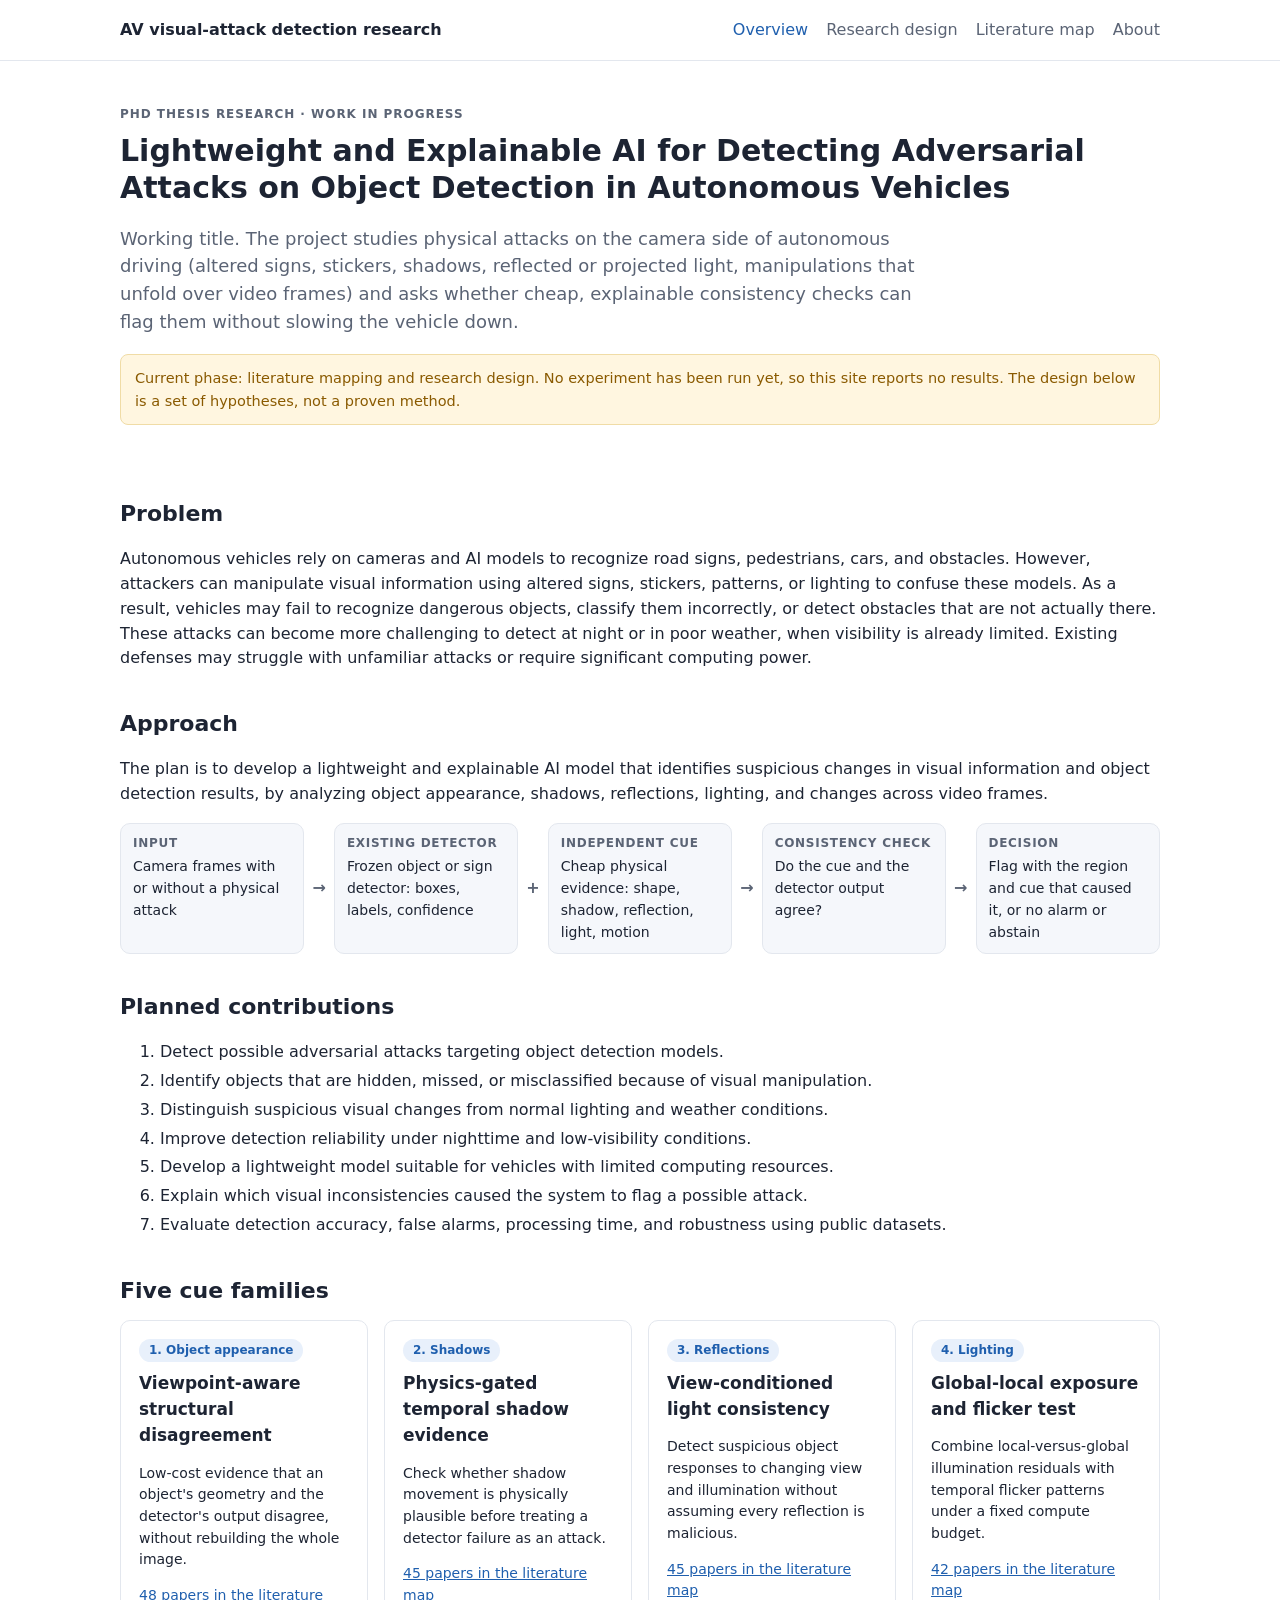
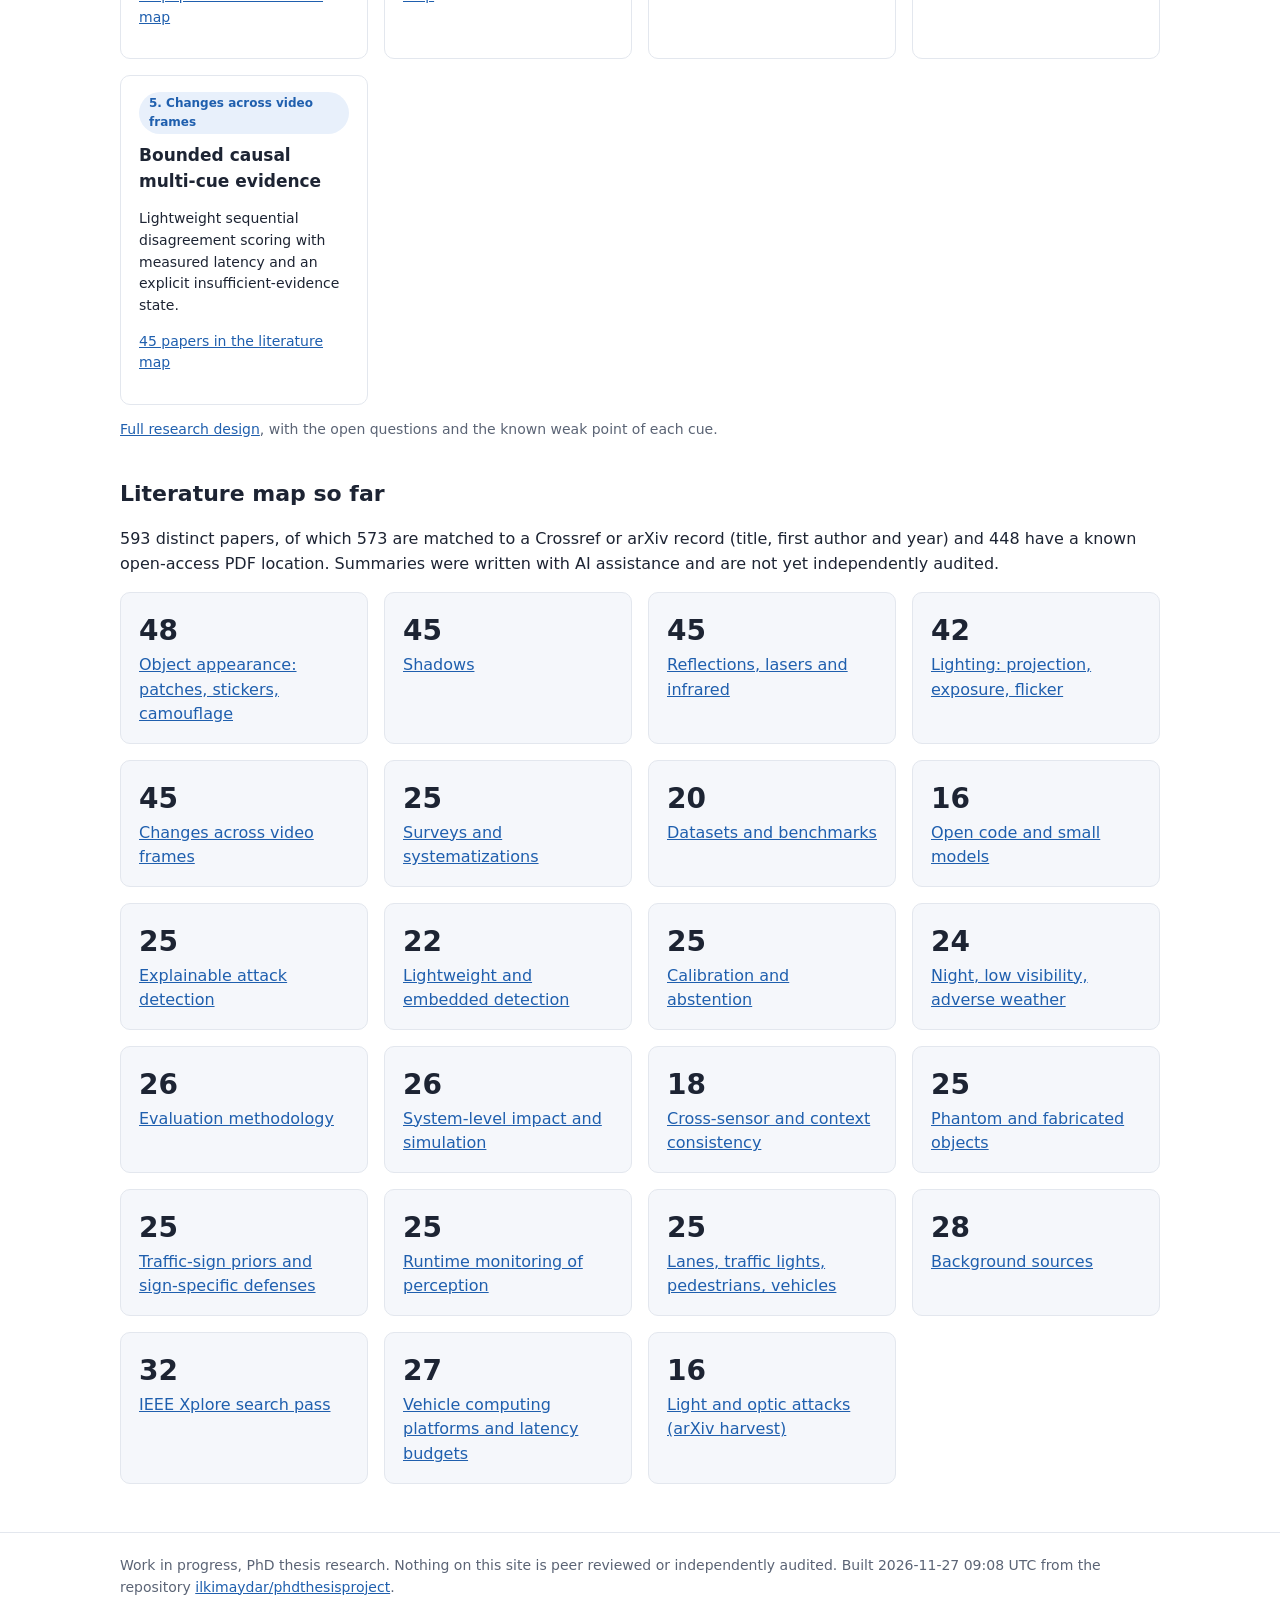
==== site/index.html @ 3220055a "Add light and optic attack harvest (16 verified rows, 338 candidates) New catalog LIT_OPT from an ar" ====
<!doctype html>
<html lang="en">
<head>
<meta charset="utf-8">
<meta name="viewport" content="width=device-width, initial-scale=1">
<title>Overview | Physical visual attacks on AV perception</title>
<meta name="description" content="PhD research: lightweight and explainable detection of physical visual adversarial attacks on object detection in autonomous vehicles. Work in progress.">
<link rel="stylesheet" href="assets/style.css">
</head>
<body>
<header class="site"><div class="wrap"><a class="brand" href="index.html">AV visual-attack detection research</a><nav><a href="index.html" class="on">Overview</a><a href="design.html">Research design</a><a href="literature.html">Literature map</a><a href="about.html">About</a></nav></div></header>
<main class="wrap">

<section class="hero">
<div class="kicker">PhD thesis research &middot; work in progress</div>
<h1>Lightweight and Explainable AI for Detecting Adversarial Attacks on Object Detection in Autonomous Vehicles</h1>
<p class="lead">Working title. The project studies physical attacks on the camera side of autonomous driving (altered signs, stickers, shadows, reflected or projected light, manipulations that unfold over video frames) and asks whether cheap, explainable consistency checks can flag them without slowing the vehicle down.</p>
<div class="notice">Current phase: literature mapping and research design. No experiment has been run yet, so this site reports no results. The design below is a set of hypotheses, not a proven method.</div>
</section>
<h2>Problem</h2>
<p>Autonomous vehicles rely on cameras and AI models to recognize road signs, pedestrians, cars, and obstacles. However, attackers can manipulate visual information using altered signs, stickers, patterns, or lighting to confuse these models. As a result, vehicles may fail to recognize dangerous objects, classify them incorrectly, or detect obstacles that are not actually there. These attacks can become more challenging to detect at night or in poor weather, when visibility is already limited. Existing defenses may struggle with unfamiliar attacks or require significant computing power.</p>
<h2>Approach</h2>
<p>The plan is to develop a lightweight and explainable AI model that identifies suspicious changes in visual information and object detection results, by analyzing object appearance, shadows, reflections, lighting, and changes across video frames.</p>
<div class="flow"><div class="step"><b>Input</b>Camera frames with or without a physical attack</div><div class="arrow">&rarr;</div><div class="step"><b>Existing detector</b>Frozen object or sign detector: boxes, labels, confidence</div><div class="arrow">+</div><div class="step"><b>Independent cue</b>Cheap physical evidence: shape, shadow, reflection, light, motion</div><div class="arrow">&rarr;</div><div class="step"><b>Consistency check</b>Do the cue and the detector output agree?</div><div class="arrow">&rarr;</div><div class="step"><b>Decision</b>Flag with the region and cue that caused it, or no alarm or abstain</div></div>
<h2>Planned contributions</h2>
<ol class="contrib"><li>Detect possible adversarial attacks targeting object detection models.</li><li>Identify objects that are hidden, missed, or misclassified because of visual manipulation.</li><li>Distinguish suspicious visual changes from normal lighting and weather conditions.</li><li>Improve detection reliability under nighttime and low-visibility conditions.</li><li>Develop a lightweight model suitable for vehicles with limited computing resources.</li><li>Explain which visual inconsistencies caused the system to flag a possible attack.</li><li>Evaluate detection accuracy, false alarms, processing time, and robustness using public datasets.</li></ol>
<h2>Five cue families</h2>
<div class="grid g3"><div class="card"><span class="tag">1. Object appearance</span><h3>Viewpoint-aware structural disagreement</h3><p class="small">Low-cost evidence that an object&#x27;s geometry and the detector&#x27;s output disagree, without rebuilding the whole image.</p><p class="small muted"><a href="literature.html#topic=appearance">48 papers in the literature map</a></p></div><div class="card"><span class="tag">2. Shadows</span><h3>Physics-gated temporal shadow evidence</h3><p class="small">Check whether shadow movement is physically plausible before treating a detector failure as an attack.</p><p class="small muted"><a href="literature.html#topic=shadows">45 papers in the literature map</a></p></div><div class="card"><span class="tag">3. Reflections</span><h3>View-conditioned light consistency</h3><p class="small">Detect suspicious object responses to changing view and illumination without assuming every reflection is malicious.</p><p class="small muted"><a href="literature.html#topic=reflections">45 papers in the literature map</a></p></div><div class="card"><span class="tag">4. Lighting</span><h3>Global-local exposure and flicker test</h3><p class="small">Combine local-versus-global illumination residuals with temporal flicker patterns under a fixed compute budget.</p><p class="small muted"><a href="literature.html#topic=lighting">42 papers in the literature map</a></p></div><div class="card"><span class="tag">5. Changes across video frames</span><h3>Bounded causal multi-cue evidence</h3><p class="small">Lightweight sequential disagreement scoring with measured latency and an explicit insufficient-evidence state.</p><p class="small muted"><a href="literature.html#topic=frames">45 papers in the literature map</a></p></div></div>
<p class="small muted"><a href="design.html">Full research design</a>, with the open questions and the known weak point of each cue.</p>
<h2>Literature map so far</h2>
<p>593 distinct papers, of which 573 are matched to a Crossref or arXiv record (title, first author and year) and 448 have a known open-access PDF location. Summaries were written with AI assistance and are not yet independently audited.</p>
<div class="grid g3"><div class="card soft"><div class="stat">48</div><a href="literature.html#topic=appearance">Object appearance: patches, stickers, camouflage</a></div><div class="card soft"><div class="stat">45</div><a href="literature.html#topic=shadows">Shadows</a></div><div class="card soft"><div class="stat">45</div><a href="literature.html#topic=reflections">Reflections, lasers and infrared</a></div><div class="card soft"><div class="stat">42</div><a href="literature.html#topic=lighting">Lighting: projection, exposure, flicker</a></div><div class="card soft"><div class="stat">45</div><a href="literature.html#topic=frames">Changes across video frames</a></div><div class="card soft"><div class="stat">25</div><a href="literature.html#topic=surveys">Surveys and systematizations</a></div><div class="card soft"><div class="stat">20</div><a href="literature.html#topic=datasets">Datasets and benchmarks</a></div><div class="card soft"><div class="stat">16</div><a href="literature.html#topic=code">Open code and small models</a></div><div class="card soft"><div class="stat">25</div><a href="literature.html#topic=explain">Explainable attack detection</a></div><div class="card soft"><div class="stat">22</div><a href="literature.html#topic=light">Lightweight and embedded detection</a></div><div class="card soft"><div class="stat">25</div><a href="literature.html#topic=calib">Calibration and abstention</a></div><div class="card soft"><div class="stat">24</div><a href="literature.html#topic=night">Night, low visibility, adverse weather</a></div><div class="card soft"><div class="stat">26</div><a href="literature.html#topic=evaluation">Evaluation methodology</a></div><div class="card soft"><div class="stat">26</div><a href="literature.html#topic=system">System-level impact and simulation</a></div><div class="card soft"><div class="stat">18</div><a href="literature.html#topic=context">Cross-sensor and context consistency</a></div><div class="card soft"><div class="stat">25</div><a href="literature.html#topic=phantom">Phantom and fabricated objects</a></div><div class="card soft"><div class="stat">25</div><a href="literature.html#topic=signs">Traffic-sign priors and sign-specific defenses</a></div><div class="card soft"><div class="stat">25</div><a href="literature.html#topic=monitor">Runtime monitoring of perception</a></div><div class="card soft"><div class="stat">25</div><a href="literature.html#topic=targets">Lanes, traffic lights, pedestrians, vehicles</a></div><div class="card soft"><div class="stat">28</div><a href="literature.html#topic=background">Background sources</a></div><div class="card soft"><div class="stat">32</div><a href="literature.html#topic=ieee">IEEE Xplore search pass</a></div><div class="card soft"><div class="stat">27</div><a href="literature.html#topic=embedded">Vehicle computing platforms and latency budgets</a></div><div class="card soft"><div class="stat">16</div><a href="literature.html#topic=optic">Light and optic attacks (arXiv harvest)</a></div></div>

</main>
<footer><div class="wrap">Work in progress, PhD thesis research. Nothing on this site is peer reviewed or independently audited. Built 2026-11-27 09:08 UTC from the repository <a href="https://github.com/ilkimaydar/phdthesisproject">ilkimaydar/phdthesisproject</a>.</div></footer>
</body>
</html>
---- site/assets/style.css ----
:root{--bg:#ffffff;--ink:#1d2433;--muted:#5b6475;--line:#e3e7ee;--soft:#f5f7fb;--accent:#1f5fae;--accent-soft:#e8f0fb;--warn:#8a5a00;--warn-soft:#fff6e0;--ok:#1d6b3a;--ok-soft:#e7f5ec}
*{box-sizing:border-box}
html{color-scheme:light}
body{margin:0;background:var(--bg);color:var(--ink);font:16px/1.55 system-ui,-apple-system,"Segoe UI",Roboto,Helvetica,Arial,sans-serif}
a{color:var(--accent)}
header.site{border-bottom:1px solid var(--line);background:#fff;position:sticky;top:0;z-index:5}
.wrap{max-width:1080px;margin:0 auto;padding:0 20px}
header.site .wrap{display:flex;align-items:center;justify-content:space-between;gap:16px;min-height:60px;flex-wrap:wrap}
.brand{font-weight:700;color:var(--ink);text-decoration:none}
nav a{margin-left:18px;text-decoration:none;color:var(--muted);font-weight:500}
nav a.on,nav a:hover{color:var(--accent)}
.hero{padding:44px 0 18px}
.kicker{text-transform:uppercase;letter-spacing:.08em;font-size:12px;color:var(--muted);font-weight:600}
h1{font-size:30px;line-height:1.25;margin:8px 0 12px}
h2{font-size:22px;margin:36px 0 12px}
h3{font-size:17px;margin:0 0 6px}
.lead{font-size:18px;color:var(--muted);max-width:820px}
.notice{background:var(--warn-soft);border:1px solid #f0dca6;color:var(--warn);border-radius:8px;padding:12px 14px;margin:18px 0;font-size:14.5px}
.grid{display:grid;gap:16px}
.g2{grid-template-columns:repeat(auto-fit,minmax(300px,1fr))}
.g3{grid-template-columns:repeat(auto-fit,minmax(230px,1fr))}
.card{border:1px solid var(--line);border-radius:10px;padding:16px 18px;background:#fff}
.card.soft{background:var(--soft)}
.card .tag{display:inline-block;font-size:12px;font-weight:600;color:var(--accent);background:var(--accent-soft);border-radius:999px;padding:2px 10px;margin-bottom:8px}
.stat{font-size:28px;font-weight:700}
.muted{color:var(--muted)}
.small{font-size:14px}
ol.contrib li,ul.tight li{margin:4px 0}
.flow{display:flex;flex-wrap:wrap;align-items:stretch;gap:8px;margin:12px 0}
.flow .step{flex:1 1 150px;border:1px solid var(--line);border-radius:10px;padding:10px 12px;background:var(--soft);font-size:14px}
.flow .step b{display:block;font-size:12px;text-transform:uppercase;letter-spacing:.06em;color:var(--muted);margin-bottom:4px}
.flow .arrow{align-self:center;color:var(--muted);font-weight:700}
dl.kv{display:grid;grid-template-columns:150px 1fr;gap:6px 14px;margin:10px 0}
dl.kv dt{color:var(--muted);font-size:14px}
dl.kv dd{margin:0}
.limit{border-left:3px solid #d9a441;padding:6px 12px;background:var(--warn-soft);font-size:14.5px;margin-top:10px}
.controls{display:flex;flex-wrap:wrap;gap:10px;margin:14px 0}
.controls input,.controls select{font:inherit;font-size:14.5px;padding:8px 10px;border:1px solid var(--line);border-radius:8px;background:#fff;color:var(--ink)}
.controls input{flex:1 1 260px}
table.papers{width:100%;border-collapse:collapse;font-size:14.5px}
table.papers th{position:sticky;top:60px;background:#fff;text-align:left;border-bottom:2px solid var(--line);padding:8px 6px;font-size:13px;color:var(--muted);cursor:pointer;white-space:nowrap}
table.papers td{border-bottom:1px solid var(--line);padding:9px 6px;vertical-align:top}
.title{font-weight:600}
.badge{display:inline-block;font-size:11.5px;border-radius:999px;padding:1px 8px;margin:2px 4px 2px 0;white-space:nowrap;border:1px solid var(--line);color:var(--muted)}
.badge.ok{color:var(--ok);background:var(--ok-soft);border-color:#bfe3cb}
.badge.pre{color:var(--warn);background:var(--warn-soft);border-color:#f0dca6}
.badge.topic{color:var(--accent);background:var(--accent-soft);border-color:#c9dbf3}
.links a{margin-right:10px;white-space:nowrap}
footer{border-top:1px solid var(--line);margin-top:48px;padding:22px 0 40px;color:var(--muted);font-size:14px}
@media (max-width:640px){h1{font-size:24px}dl.kv{grid-template-columns:1fr}nav a{margin-left:12px}}
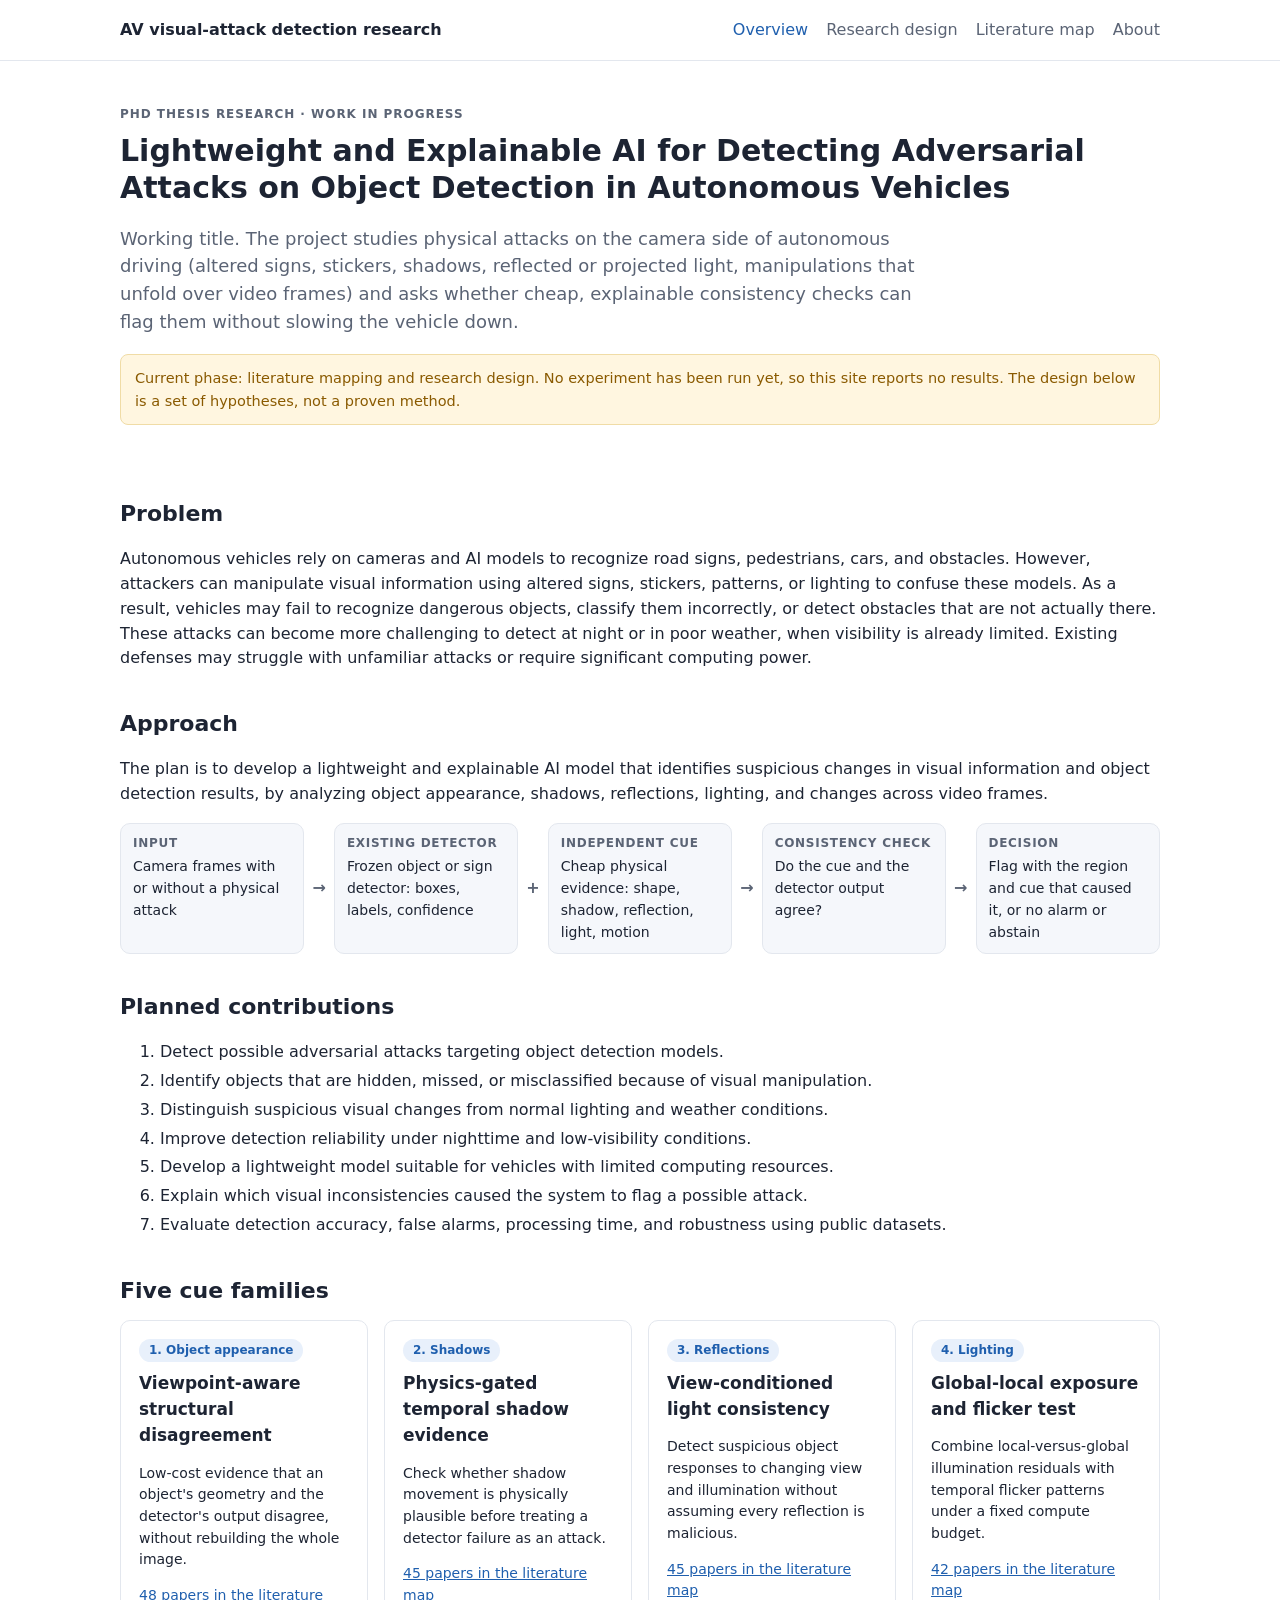
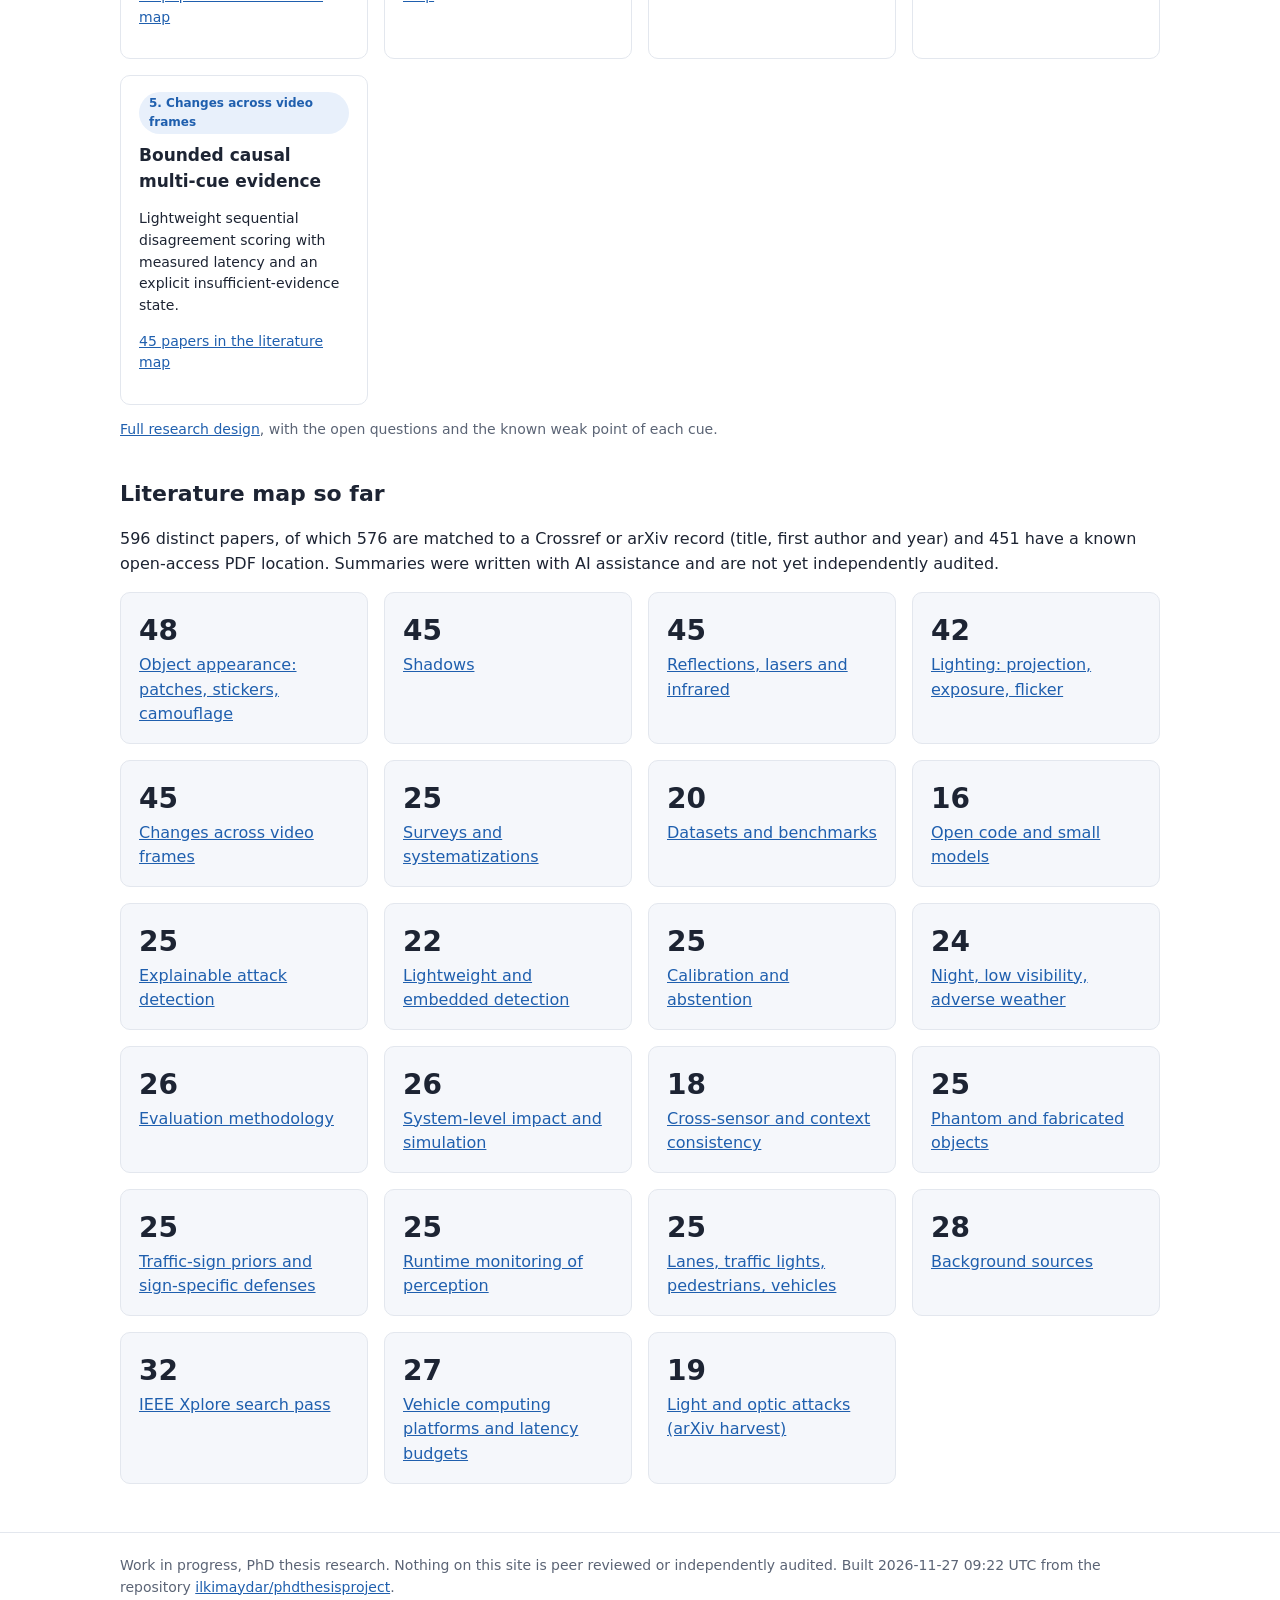
==== commit 4f9f1764: "Add three light and optic papers (laser-flare protection, glare reliability fusion, brightness-restr" ====
--- a/site/index.html
+++ b/site/index.html
@@ -28,10 +28,10 @@
 <div class="grid g3"><div class="card"><span class="tag">1. Object appearance</span><h3>Viewpoint-aware structural disagreement</h3><p class="small">Low-cost evidence that an object&#x27;s geometry and the detector&#x27;s output disagree, without rebuilding the whole image.</p><p class="small muted"><a href="literature.html#topic=appearance">48 papers in the literature map</a></p></div><div class="card"><span class="tag">2. Shadows</span><h3>Physics-gated temporal shadow evidence</h3><p class="small">Check whether shadow movement is physically plausible before treating a detector failure as an attack.</p><p class="small muted"><a href="literature.html#topic=shadows">45 papers in the literature map</a></p></div><div class="card"><span class="tag">3. Reflections</span><h3>View-conditioned light consistency</h3><p class="small">Detect suspicious object responses to changing view and illumination without assuming every reflection is malicious.</p><p class="small muted"><a href="literature.html#topic=reflections">45 papers in the literature map</a></p></div><div class="card"><span class="tag">4. Lighting</span><h3>Global-local exposure and flicker test</h3><p class="small">Combine local-versus-global illumination residuals with temporal flicker patterns under a fixed compute budget.</p><p class="small muted"><a href="literature.html#topic=lighting">42 papers in the literature map</a></p></div><div class="card"><span class="tag">5. Changes across video frames</span><h3>Bounded causal multi-cue evidence</h3><p class="small">Lightweight sequential disagreement scoring with measured latency and an explicit insufficient-evidence state.</p><p class="small muted"><a href="literature.html#topic=frames">45 papers in the literature map</a></p></div></div>
 <p class="small muted"><a href="design.html">Full research design</a>, with the open questions and the known weak point of each cue.</p>
 <h2>Literature map so far</h2>
-<p>593 distinct papers, of which 573 are matched to a Crossref or arXiv record (title, first author and year) and 448 have a known open-access PDF location. Summaries were written with AI assistance and are not yet independently audited.</p>
-<div class="grid g3"><div class="card soft"><div class="stat">48</div><a href="literature.html#topic=appearance">Object appearance: patches, stickers, camouflage</a></div><div class="card soft"><div class="stat">45</div><a href="literature.html#topic=shadows">Shadows</a></div><div class="card soft"><div class="stat">45</div><a href="literature.html#topic=reflections">Reflections, lasers and infrared</a></div><div class="card soft"><div class="stat">42</div><a href="literature.html#topic=lighting">Lighting: projection, exposure, flicker</a></div><div class="card soft"><div class="stat">45</div><a href="literature.html#topic=frames">Changes across video frames</a></div><div class="card soft"><div class="stat">25</div><a href="literature.html#topic=surveys">Surveys and systematizations</a></div><div class="card soft"><div class="stat">20</div><a href="literature.html#topic=datasets">Datasets and benchmarks</a></div><div class="card soft"><div class="stat">16</div><a href="literature.html#topic=code">Open code and small models</a></div><div class="card soft"><div class="stat">25</div><a href="literature.html#topic=explain">Explainable attack detection</a></div><div class="card soft"><div class="stat">22</div><a href="literature.html#topic=light">Lightweight and embedded detection</a></div><div class="card soft"><div class="stat">25</div><a href="literature.html#topic=calib">Calibration and abstention</a></div><div class="card soft"><div class="stat">24</div><a href="literature.html#topic=night">Night, low visibility, adverse weather</a></div><div class="card soft"><div class="stat">26</div><a href="literature.html#topic=evaluation">Evaluation methodology</a></div><div class="card soft"><div class="stat">26</div><a href="literature.html#topic=system">System-level impact and simulation</a></div><div class="card soft"><div class="stat">18</div><a href="literature.html#topic=context">Cross-sensor and context consistency</a></div><div class="card soft"><div class="stat">25</div><a href="literature.html#topic=phantom">Phantom and fabricated objects</a></div><div class="card soft"><div class="stat">25</div><a href="literature.html#topic=signs">Traffic-sign priors and sign-specific defenses</a></div><div class="card soft"><div class="stat">25</div><a href="literature.html#topic=monitor">Runtime monitoring of perception</a></div><div class="card soft"><div class="stat">25</div><a href="literature.html#topic=targets">Lanes, traffic lights, pedestrians, vehicles</a></div><div class="card soft"><div class="stat">28</div><a href="literature.html#topic=background">Background sources</a></div><div class="card soft"><div class="stat">32</div><a href="literature.html#topic=ieee">IEEE Xplore search pass</a></div><div class="card soft"><div class="stat">27</div><a href="literature.html#topic=embedded">Vehicle computing platforms and latency budgets</a></div><div class="card soft"><div class="stat">16</div><a href="literature.html#topic=optic">Light and optic attacks (arXiv harvest)</a></div></div>
+<p>596 distinct papers, of which 576 are matched to a Crossref or arXiv record (title, first author and year) and 451 have a known open-access PDF location. Summaries were written with AI assistance and are not yet independently audited.</p>
+<div class="grid g3"><div class="card soft"><div class="stat">48</div><a href="literature.html#topic=appearance">Object appearance: patches, stickers, camouflage</a></div><div class="card soft"><div class="stat">45</div><a href="literature.html#topic=shadows">Shadows</a></div><div class="card soft"><div class="stat">45</div><a href="literature.html#topic=reflections">Reflections, lasers and infrared</a></div><div class="card soft"><div class="stat">42</div><a href="literature.html#topic=lighting">Lighting: projection, exposure, flicker</a></div><div class="card soft"><div class="stat">45</div><a href="literature.html#topic=frames">Changes across video frames</a></div><div class="card soft"><div class="stat">25</div><a href="literature.html#topic=surveys">Surveys and systematizations</a></div><div class="card soft"><div class="stat">20</div><a href="literature.html#topic=datasets">Datasets and benchmarks</a></div><div class="card soft"><div class="stat">16</div><a href="literature.html#topic=code">Open code and small models</a></div><div class="card soft"><div class="stat">25</div><a href="literature.html#topic=explain">Explainable attack detection</a></div><div class="card soft"><div class="stat">22</div><a href="literature.html#topic=light">Lightweight and embedded detection</a></div><div class="card soft"><div class="stat">25</div><a href="literature.html#topic=calib">Calibration and abstention</a></div><div class="card soft"><div class="stat">24</div><a href="literature.html#topic=night">Night, low visibility, adverse weather</a></div><div class="card soft"><div class="stat">26</div><a href="literature.html#topic=evaluation">Evaluation methodology</a></div><div class="card soft"><div class="stat">26</div><a href="literature.html#topic=system">System-level impact and simulation</a></div><div class="card soft"><div class="stat">18</div><a href="literature.html#topic=context">Cross-sensor and context consistency</a></div><div class="card soft"><div class="stat">25</div><a href="literature.html#topic=phantom">Phantom and fabricated objects</a></div><div class="card soft"><div class="stat">25</div><a href="literature.html#topic=signs">Traffic-sign priors and sign-specific defenses</a></div><div class="card soft"><div class="stat">25</div><a href="literature.html#topic=monitor">Runtime monitoring of perception</a></div><div class="card soft"><div class="stat">25</div><a href="literature.html#topic=targets">Lanes, traffic lights, pedestrians, vehicles</a></div><div class="card soft"><div class="stat">28</div><a href="literature.html#topic=background">Background sources</a></div><div class="card soft"><div class="stat">32</div><a href="literature.html#topic=ieee">IEEE Xplore search pass</a></div><div class="card soft"><div class="stat">27</div><a href="literature.html#topic=embedded">Vehicle computing platforms and latency budgets</a></div><div class="card soft"><div class="stat">19</div><a href="literature.html#topic=optic">Light and optic attacks (arXiv harvest)</a></div></div>
 
 </main>
-<footer><div class="wrap">Work in progress, PhD thesis research. Nothing on this site is peer reviewed or independently audited. Built 2026-11-27 09:08 UTC from the repository <a href="https://github.com/ilkimaydar/phdthesisproject">ilkimaydar/phdthesisproject</a>.</div></footer>
+<footer><div class="wrap">Work in progress, PhD thesis research. Nothing on this site is peer reviewed or independently audited. Built 2026-11-27 09:22 UTC from the repository <a href="https://github.com/ilkimaydar/phdthesisproject">ilkimaydar/phdthesisproject</a>.</div></footer>
 </body>
 </html>
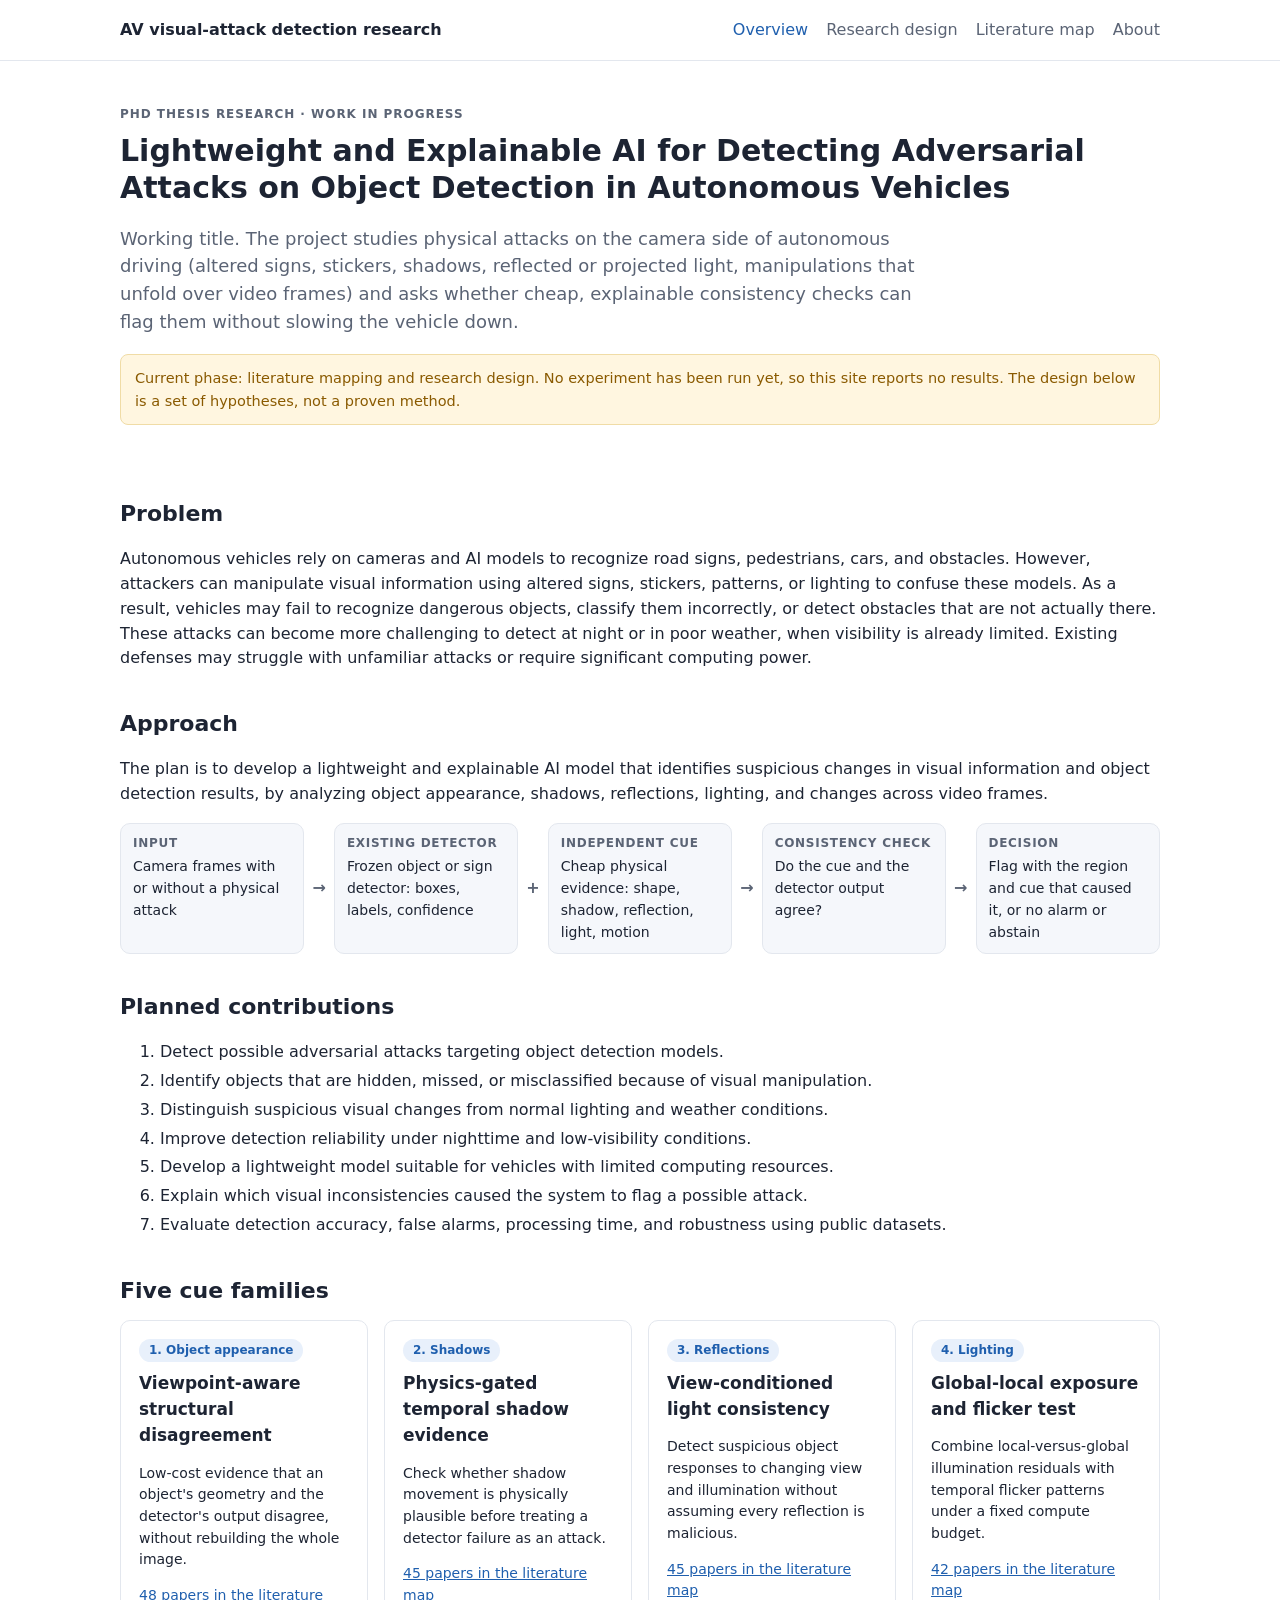
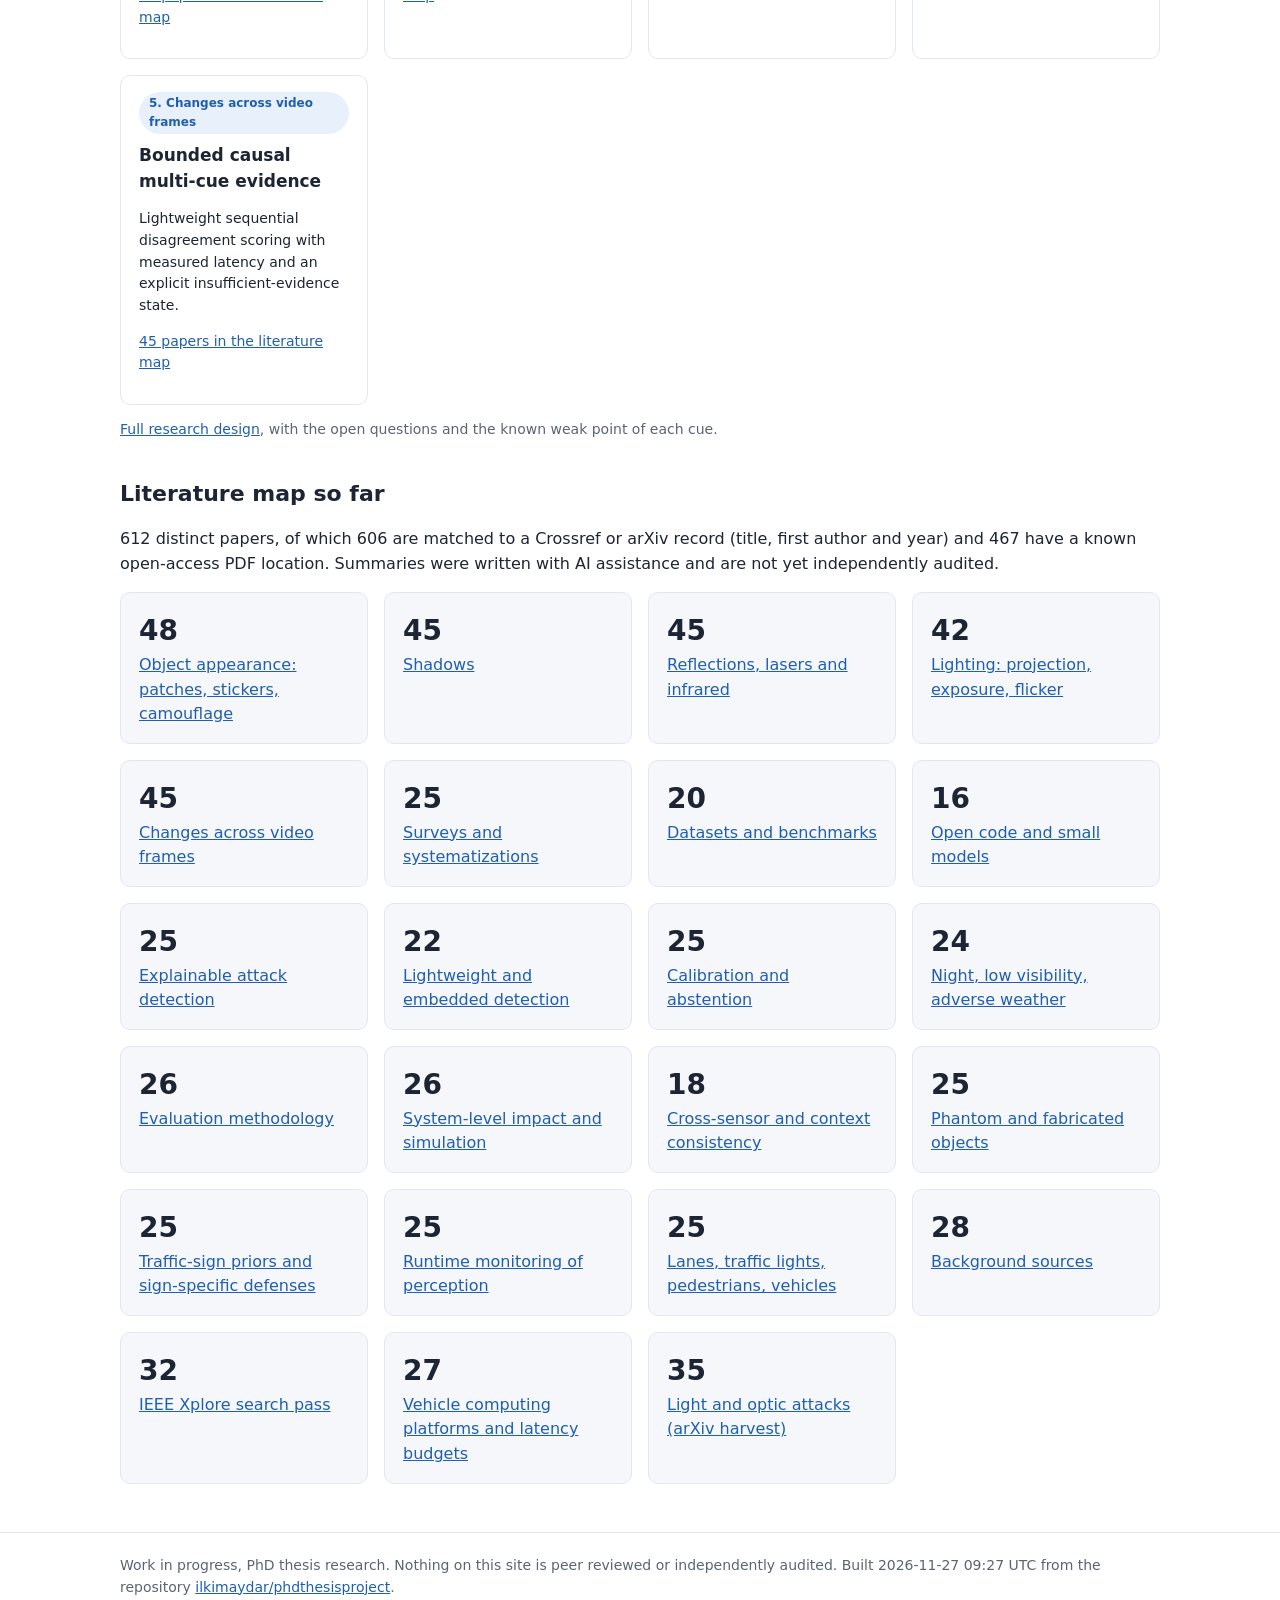
==== commit 196f4c12: "Add 19 light and optic papers (closest prior work AD2, sim-to-real, laser dazzle) and fix 3 catalog " ====
--- a/site/index.html
+++ b/site/index.html
@@ -28,10 +28,10 @@
 <div class="grid g3"><div class="card"><span class="tag">1. Object appearance</span><h3>Viewpoint-aware structural disagreement</h3><p class="small">Low-cost evidence that an object&#x27;s geometry and the detector&#x27;s output disagree, without rebuilding the whole image.</p><p class="small muted"><a href="literature.html#topic=appearance">48 papers in the literature map</a></p></div><div class="card"><span class="tag">2. Shadows</span><h3>Physics-gated temporal shadow evidence</h3><p class="small">Check whether shadow movement is physically plausible before treating a detector failure as an attack.</p><p class="small muted"><a href="literature.html#topic=shadows">45 papers in the literature map</a></p></div><div class="card"><span class="tag">3. Reflections</span><h3>View-conditioned light consistency</h3><p class="small">Detect suspicious object responses to changing view and illumination without assuming every reflection is malicious.</p><p class="small muted"><a href="literature.html#topic=reflections">45 papers in the literature map</a></p></div><div class="card"><span class="tag">4. Lighting</span><h3>Global-local exposure and flicker test</h3><p class="small">Combine local-versus-global illumination residuals with temporal flicker patterns under a fixed compute budget.</p><p class="small muted"><a href="literature.html#topic=lighting">42 papers in the literature map</a></p></div><div class="card"><span class="tag">5. Changes across video frames</span><h3>Bounded causal multi-cue evidence</h3><p class="small">Lightweight sequential disagreement scoring with measured latency and an explicit insufficient-evidence state.</p><p class="small muted"><a href="literature.html#topic=frames">45 papers in the literature map</a></p></div></div>
 <p class="small muted"><a href="design.html">Full research design</a>, with the open questions and the known weak point of each cue.</p>
 <h2>Literature map so far</h2>
-<p>596 distinct papers, of which 576 are matched to a Crossref or arXiv record (title, first author and year) and 451 have a known open-access PDF location. Summaries were written with AI assistance and are not yet independently audited.</p>
-<div class="grid g3"><div class="card soft"><div class="stat">48</div><a href="literature.html#topic=appearance">Object appearance: patches, stickers, camouflage</a></div><div class="card soft"><div class="stat">45</div><a href="literature.html#topic=shadows">Shadows</a></div><div class="card soft"><div class="stat">45</div><a href="literature.html#topic=reflections">Reflections, lasers and infrared</a></div><div class="card soft"><div class="stat">42</div><a href="literature.html#topic=lighting">Lighting: projection, exposure, flicker</a></div><div class="card soft"><div class="stat">45</div><a href="literature.html#topic=frames">Changes across video frames</a></div><div class="card soft"><div class="stat">25</div><a href="literature.html#topic=surveys">Surveys and systematizations</a></div><div class="card soft"><div class="stat">20</div><a href="literature.html#topic=datasets">Datasets and benchmarks</a></div><div class="card soft"><div class="stat">16</div><a href="literature.html#topic=code">Open code and small models</a></div><div class="card soft"><div class="stat">25</div><a href="literature.html#topic=explain">Explainable attack detection</a></div><div class="card soft"><div class="stat">22</div><a href="literature.html#topic=light">Lightweight and embedded detection</a></div><div class="card soft"><div class="stat">25</div><a href="literature.html#topic=calib">Calibration and abstention</a></div><div class="card soft"><div class="stat">24</div><a href="literature.html#topic=night">Night, low visibility, adverse weather</a></div><div class="card soft"><div class="stat">26</div><a href="literature.html#topic=evaluation">Evaluation methodology</a></div><div class="card soft"><div class="stat">26</div><a href="literature.html#topic=system">System-level impact and simulation</a></div><div class="card soft"><div class="stat">18</div><a href="literature.html#topic=context">Cross-sensor and context consistency</a></div><div class="card soft"><div class="stat">25</div><a href="literature.html#topic=phantom">Phantom and fabricated objects</a></div><div class="card soft"><div class="stat">25</div><a href="literature.html#topic=signs">Traffic-sign priors and sign-specific defenses</a></div><div class="card soft"><div class="stat">25</div><a href="literature.html#topic=monitor">Runtime monitoring of perception</a></div><div class="card soft"><div class="stat">25</div><a href="literature.html#topic=targets">Lanes, traffic lights, pedestrians, vehicles</a></div><div class="card soft"><div class="stat">28</div><a href="literature.html#topic=background">Background sources</a></div><div class="card soft"><div class="stat">32</div><a href="literature.html#topic=ieee">IEEE Xplore search pass</a></div><div class="card soft"><div class="stat">27</div><a href="literature.html#topic=embedded">Vehicle computing platforms and latency budgets</a></div><div class="card soft"><div class="stat">19</div><a href="literature.html#topic=optic">Light and optic attacks (arXiv harvest)</a></div></div>
+<p>612 distinct papers, of which 606 are matched to a Crossref or arXiv record (title, first author and year) and 467 have a known open-access PDF location. Summaries were written with AI assistance and are not yet independently audited.</p>
+<div class="grid g3"><div class="card soft"><div class="stat">48</div><a href="literature.html#topic=appearance">Object appearance: patches, stickers, camouflage</a></div><div class="card soft"><div class="stat">45</div><a href="literature.html#topic=shadows">Shadows</a></div><div class="card soft"><div class="stat">45</div><a href="literature.html#topic=reflections">Reflections, lasers and infrared</a></div><div class="card soft"><div class="stat">42</div><a href="literature.html#topic=lighting">Lighting: projection, exposure, flicker</a></div><div class="card soft"><div class="stat">45</div><a href="literature.html#topic=frames">Changes across video frames</a></div><div class="card soft"><div class="stat">25</div><a href="literature.html#topic=surveys">Surveys and systematizations</a></div><div class="card soft"><div class="stat">20</div><a href="literature.html#topic=datasets">Datasets and benchmarks</a></div><div class="card soft"><div class="stat">16</div><a href="literature.html#topic=code">Open code and small models</a></div><div class="card soft"><div class="stat">25</div><a href="literature.html#topic=explain">Explainable attack detection</a></div><div class="card soft"><div class="stat">22</div><a href="literature.html#topic=light">Lightweight and embedded detection</a></div><div class="card soft"><div class="stat">25</div><a href="literature.html#topic=calib">Calibration and abstention</a></div><div class="card soft"><div class="stat">24</div><a href="literature.html#topic=night">Night, low visibility, adverse weather</a></div><div class="card soft"><div class="stat">26</div><a href="literature.html#topic=evaluation">Evaluation methodology</a></div><div class="card soft"><div class="stat">26</div><a href="literature.html#topic=system">System-level impact and simulation</a></div><div class="card soft"><div class="stat">18</div><a href="literature.html#topic=context">Cross-sensor and context consistency</a></div><div class="card soft"><div class="stat">25</div><a href="literature.html#topic=phantom">Phantom and fabricated objects</a></div><div class="card soft"><div class="stat">25</div><a href="literature.html#topic=signs">Traffic-sign priors and sign-specific defenses</a></div><div class="card soft"><div class="stat">25</div><a href="literature.html#topic=monitor">Runtime monitoring of perception</a></div><div class="card soft"><div class="stat">25</div><a href="literature.html#topic=targets">Lanes, traffic lights, pedestrians, vehicles</a></div><div class="card soft"><div class="stat">28</div><a href="literature.html#topic=background">Background sources</a></div><div class="card soft"><div class="stat">32</div><a href="literature.html#topic=ieee">IEEE Xplore search pass</a></div><div class="card soft"><div class="stat">27</div><a href="literature.html#topic=embedded">Vehicle computing platforms and latency budgets</a></div><div class="card soft"><div class="stat">35</div><a href="literature.html#topic=optic">Light and optic attacks (arXiv harvest)</a></div></div>
 
 </main>
-<footer><div class="wrap">Work in progress, PhD thesis research. Nothing on this site is peer reviewed or independently audited. Built 2026-11-27 09:22 UTC from the repository <a href="https://github.com/ilkimaydar/phdthesisproject">ilkimaydar/phdthesisproject</a>.</div></footer>
+<footer><div class="wrap">Work in progress, PhD thesis research. Nothing on this site is peer reviewed or independently audited. Built 2026-11-27 09:27 UTC from the repository <a href="https://github.com/ilkimaydar/phdthesisproject">ilkimaydar/phdthesisproject</a>.</div></footer>
 </body>
 </html>
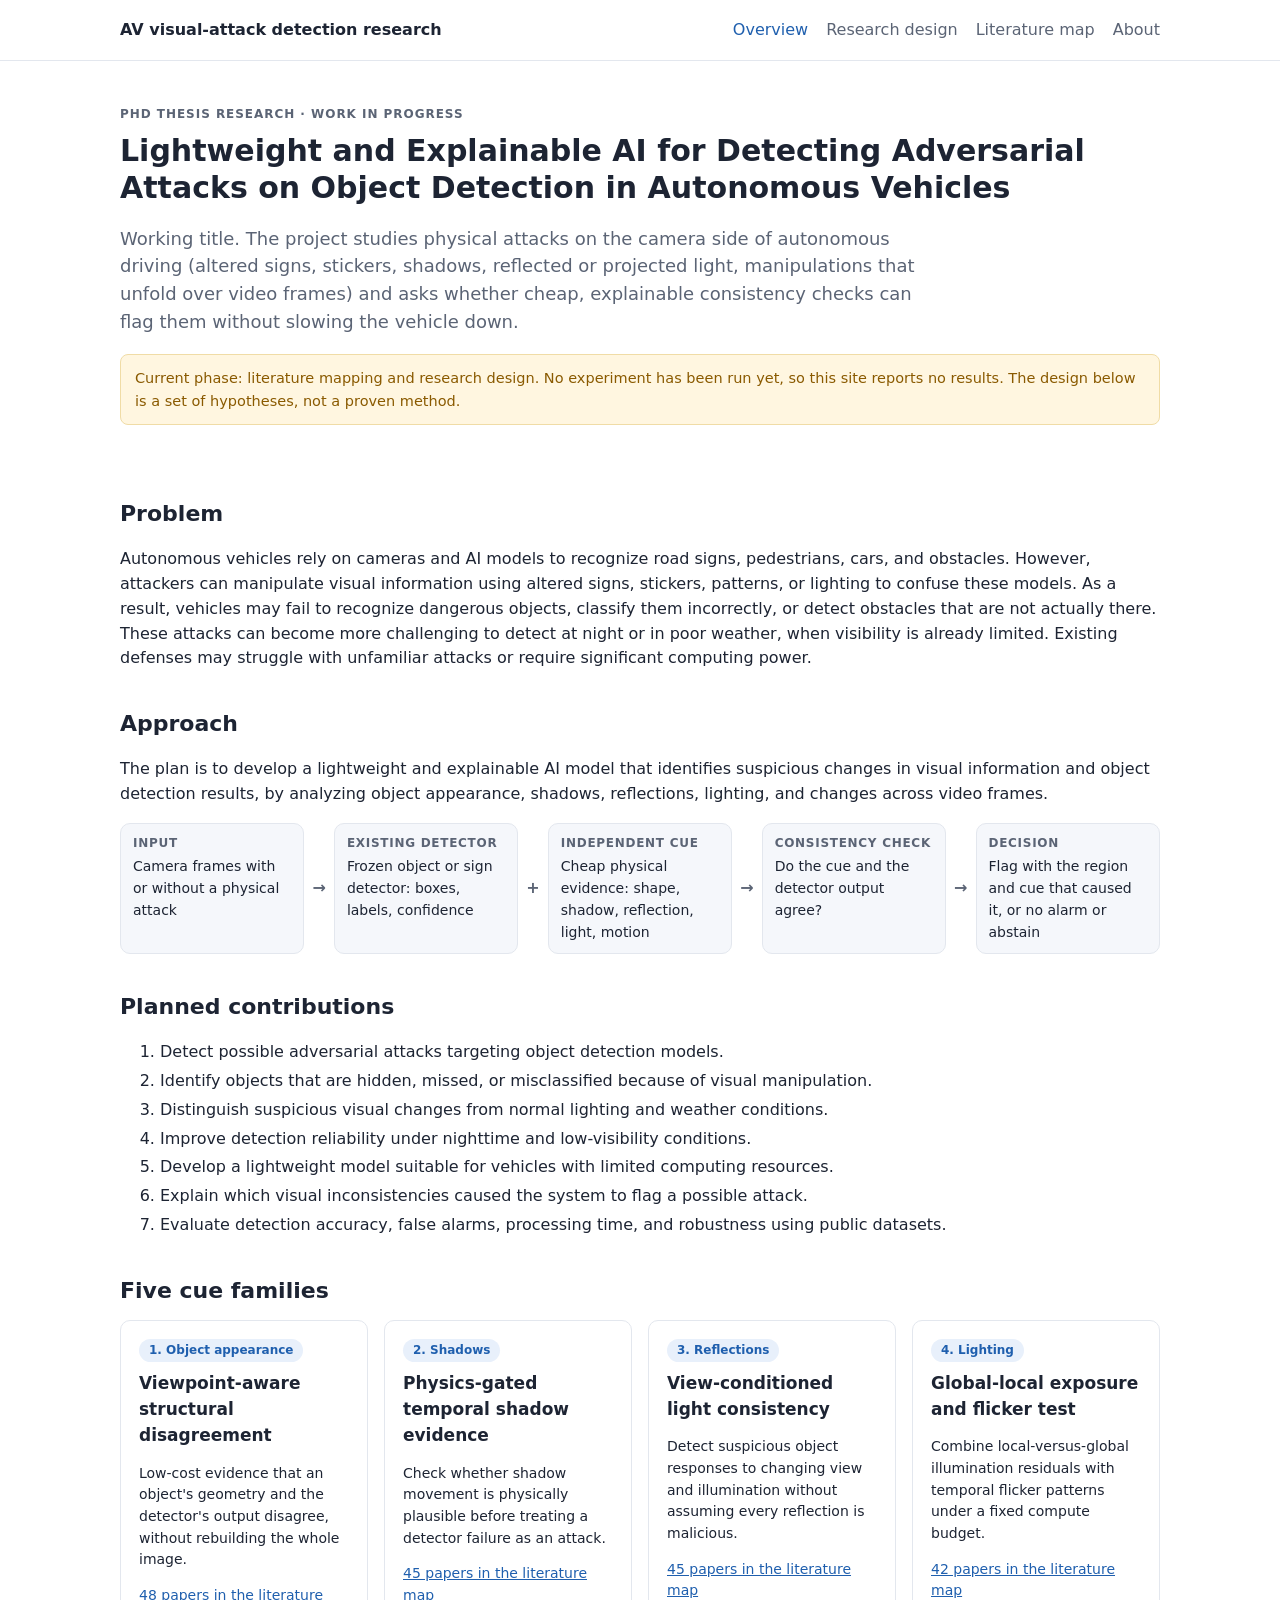
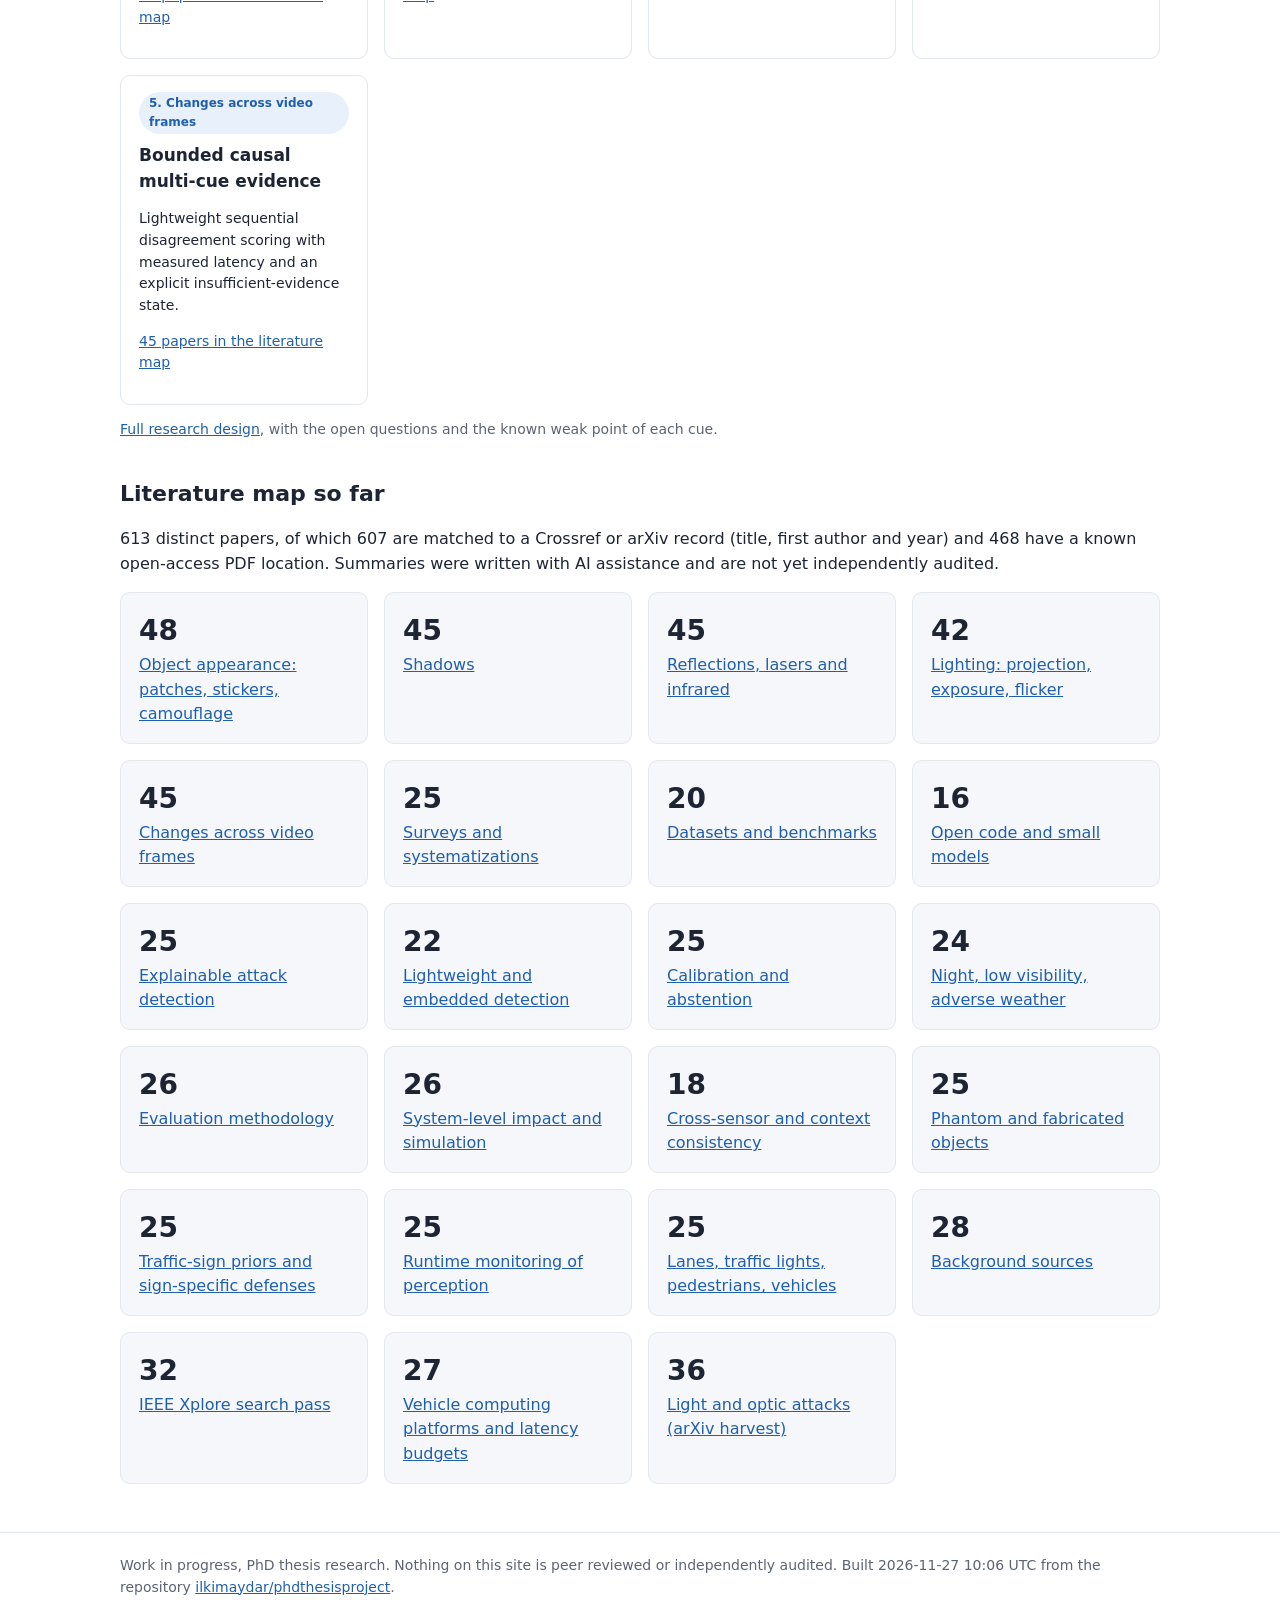
==== commit 2caf847c: "Add PaniCar and FLASH details, correct GhostImage venue (RAID 2020), 36 light and optic rows" ====
--- a/site/index.html
+++ b/site/index.html
@@ -28,10 +28,10 @@
 <div class="grid g3"><div class="card"><span class="tag">1. Object appearance</span><h3>Viewpoint-aware structural disagreement</h3><p class="small">Low-cost evidence that an object&#x27;s geometry and the detector&#x27;s output disagree, without rebuilding the whole image.</p><p class="small muted"><a href="literature.html#topic=appearance">48 papers in the literature map</a></p></div><div class="card"><span class="tag">2. Shadows</span><h3>Physics-gated temporal shadow evidence</h3><p class="small">Check whether shadow movement is physically plausible before treating a detector failure as an attack.</p><p class="small muted"><a href="literature.html#topic=shadows">45 papers in the literature map</a></p></div><div class="card"><span class="tag">3. Reflections</span><h3>View-conditioned light consistency</h3><p class="small">Detect suspicious object responses to changing view and illumination without assuming every reflection is malicious.</p><p class="small muted"><a href="literature.html#topic=reflections">45 papers in the literature map</a></p></div><div class="card"><span class="tag">4. Lighting</span><h3>Global-local exposure and flicker test</h3><p class="small">Combine local-versus-global illumination residuals with temporal flicker patterns under a fixed compute budget.</p><p class="small muted"><a href="literature.html#topic=lighting">42 papers in the literature map</a></p></div><div class="card"><span class="tag">5. Changes across video frames</span><h3>Bounded causal multi-cue evidence</h3><p class="small">Lightweight sequential disagreement scoring with measured latency and an explicit insufficient-evidence state.</p><p class="small muted"><a href="literature.html#topic=frames">45 papers in the literature map</a></p></div></div>
 <p class="small muted"><a href="design.html">Full research design</a>, with the open questions and the known weak point of each cue.</p>
 <h2>Literature map so far</h2>
-<p>612 distinct papers, of which 606 are matched to a Crossref or arXiv record (title, first author and year) and 467 have a known open-access PDF location. Summaries were written with AI assistance and are not yet independently audited.</p>
-<div class="grid g3"><div class="card soft"><div class="stat">48</div><a href="literature.html#topic=appearance">Object appearance: patches, stickers, camouflage</a></div><div class="card soft"><div class="stat">45</div><a href="literature.html#topic=shadows">Shadows</a></div><div class="card soft"><div class="stat">45</div><a href="literature.html#topic=reflections">Reflections, lasers and infrared</a></div><div class="card soft"><div class="stat">42</div><a href="literature.html#topic=lighting">Lighting: projection, exposure, flicker</a></div><div class="card soft"><div class="stat">45</div><a href="literature.html#topic=frames">Changes across video frames</a></div><div class="card soft"><div class="stat">25</div><a href="literature.html#topic=surveys">Surveys and systematizations</a></div><div class="card soft"><div class="stat">20</div><a href="literature.html#topic=datasets">Datasets and benchmarks</a></div><div class="card soft"><div class="stat">16</div><a href="literature.html#topic=code">Open code and small models</a></div><div class="card soft"><div class="stat">25</div><a href="literature.html#topic=explain">Explainable attack detection</a></div><div class="card soft"><div class="stat">22</div><a href="literature.html#topic=light">Lightweight and embedded detection</a></div><div class="card soft"><div class="stat">25</div><a href="literature.html#topic=calib">Calibration and abstention</a></div><div class="card soft"><div class="stat">24</div><a href="literature.html#topic=night">Night, low visibility, adverse weather</a></div><div class="card soft"><div class="stat">26</div><a href="literature.html#topic=evaluation">Evaluation methodology</a></div><div class="card soft"><div class="stat">26</div><a href="literature.html#topic=system">System-level impact and simulation</a></div><div class="card soft"><div class="stat">18</div><a href="literature.html#topic=context">Cross-sensor and context consistency</a></div><div class="card soft"><div class="stat">25</div><a href="literature.html#topic=phantom">Phantom and fabricated objects</a></div><div class="card soft"><div class="stat">25</div><a href="literature.html#topic=signs">Traffic-sign priors and sign-specific defenses</a></div><div class="card soft"><div class="stat">25</div><a href="literature.html#topic=monitor">Runtime monitoring of perception</a></div><div class="card soft"><div class="stat">25</div><a href="literature.html#topic=targets">Lanes, traffic lights, pedestrians, vehicles</a></div><div class="card soft"><div class="stat">28</div><a href="literature.html#topic=background">Background sources</a></div><div class="card soft"><div class="stat">32</div><a href="literature.html#topic=ieee">IEEE Xplore search pass</a></div><div class="card soft"><div class="stat">27</div><a href="literature.html#topic=embedded">Vehicle computing platforms and latency budgets</a></div><div class="card soft"><div class="stat">35</div><a href="literature.html#topic=optic">Light and optic attacks (arXiv harvest)</a></div></div>
+<p>613 distinct papers, of which 607 are matched to a Crossref or arXiv record (title, first author and year) and 468 have a known open-access PDF location. Summaries were written with AI assistance and are not yet independently audited.</p>
+<div class="grid g3"><div class="card soft"><div class="stat">48</div><a href="literature.html#topic=appearance">Object appearance: patches, stickers, camouflage</a></div><div class="card soft"><div class="stat">45</div><a href="literature.html#topic=shadows">Shadows</a></div><div class="card soft"><div class="stat">45</div><a href="literature.html#topic=reflections">Reflections, lasers and infrared</a></div><div class="card soft"><div class="stat">42</div><a href="literature.html#topic=lighting">Lighting: projection, exposure, flicker</a></div><div class="card soft"><div class="stat">45</div><a href="literature.html#topic=frames">Changes across video frames</a></div><div class="card soft"><div class="stat">25</div><a href="literature.html#topic=surveys">Surveys and systematizations</a></div><div class="card soft"><div class="stat">20</div><a href="literature.html#topic=datasets">Datasets and benchmarks</a></div><div class="card soft"><div class="stat">16</div><a href="literature.html#topic=code">Open code and small models</a></div><div class="card soft"><div class="stat">25</div><a href="literature.html#topic=explain">Explainable attack detection</a></div><div class="card soft"><div class="stat">22</div><a href="literature.html#topic=light">Lightweight and embedded detection</a></div><div class="card soft"><div class="stat">25</div><a href="literature.html#topic=calib">Calibration and abstention</a></div><div class="card soft"><div class="stat">24</div><a href="literature.html#topic=night">Night, low visibility, adverse weather</a></div><div class="card soft"><div class="stat">26</div><a href="literature.html#topic=evaluation">Evaluation methodology</a></div><div class="card soft"><div class="stat">26</div><a href="literature.html#topic=system">System-level impact and simulation</a></div><div class="card soft"><div class="stat">18</div><a href="literature.html#topic=context">Cross-sensor and context consistency</a></div><div class="card soft"><div class="stat">25</div><a href="literature.html#topic=phantom">Phantom and fabricated objects</a></div><div class="card soft"><div class="stat">25</div><a href="literature.html#topic=signs">Traffic-sign priors and sign-specific defenses</a></div><div class="card soft"><div class="stat">25</div><a href="literature.html#topic=monitor">Runtime monitoring of perception</a></div><div class="card soft"><div class="stat">25</div><a href="literature.html#topic=targets">Lanes, traffic lights, pedestrians, vehicles</a></div><div class="card soft"><div class="stat">28</div><a href="literature.html#topic=background">Background sources</a></div><div class="card soft"><div class="stat">32</div><a href="literature.html#topic=ieee">IEEE Xplore search pass</a></div><div class="card soft"><div class="stat">27</div><a href="literature.html#topic=embedded">Vehicle computing platforms and latency budgets</a></div><div class="card soft"><div class="stat">36</div><a href="literature.html#topic=optic">Light and optic attacks (arXiv harvest)</a></div></div>
 
 </main>
-<footer><div class="wrap">Work in progress, PhD thesis research. Nothing on this site is peer reviewed or independently audited. Built 2026-11-27 09:27 UTC from the repository <a href="https://github.com/ilkimaydar/phdthesisproject">ilkimaydar/phdthesisproject</a>.</div></footer>
+<footer><div class="wrap">Work in progress, PhD thesis research. Nothing on this site is peer reviewed or independently audited. Built 2026-11-27 10:06 UTC from the repository <a href="https://github.com/ilkimaydar/phdthesisproject">ilkimaydar/phdthesisproject</a>.</div></footer>
 </body>
 </html>
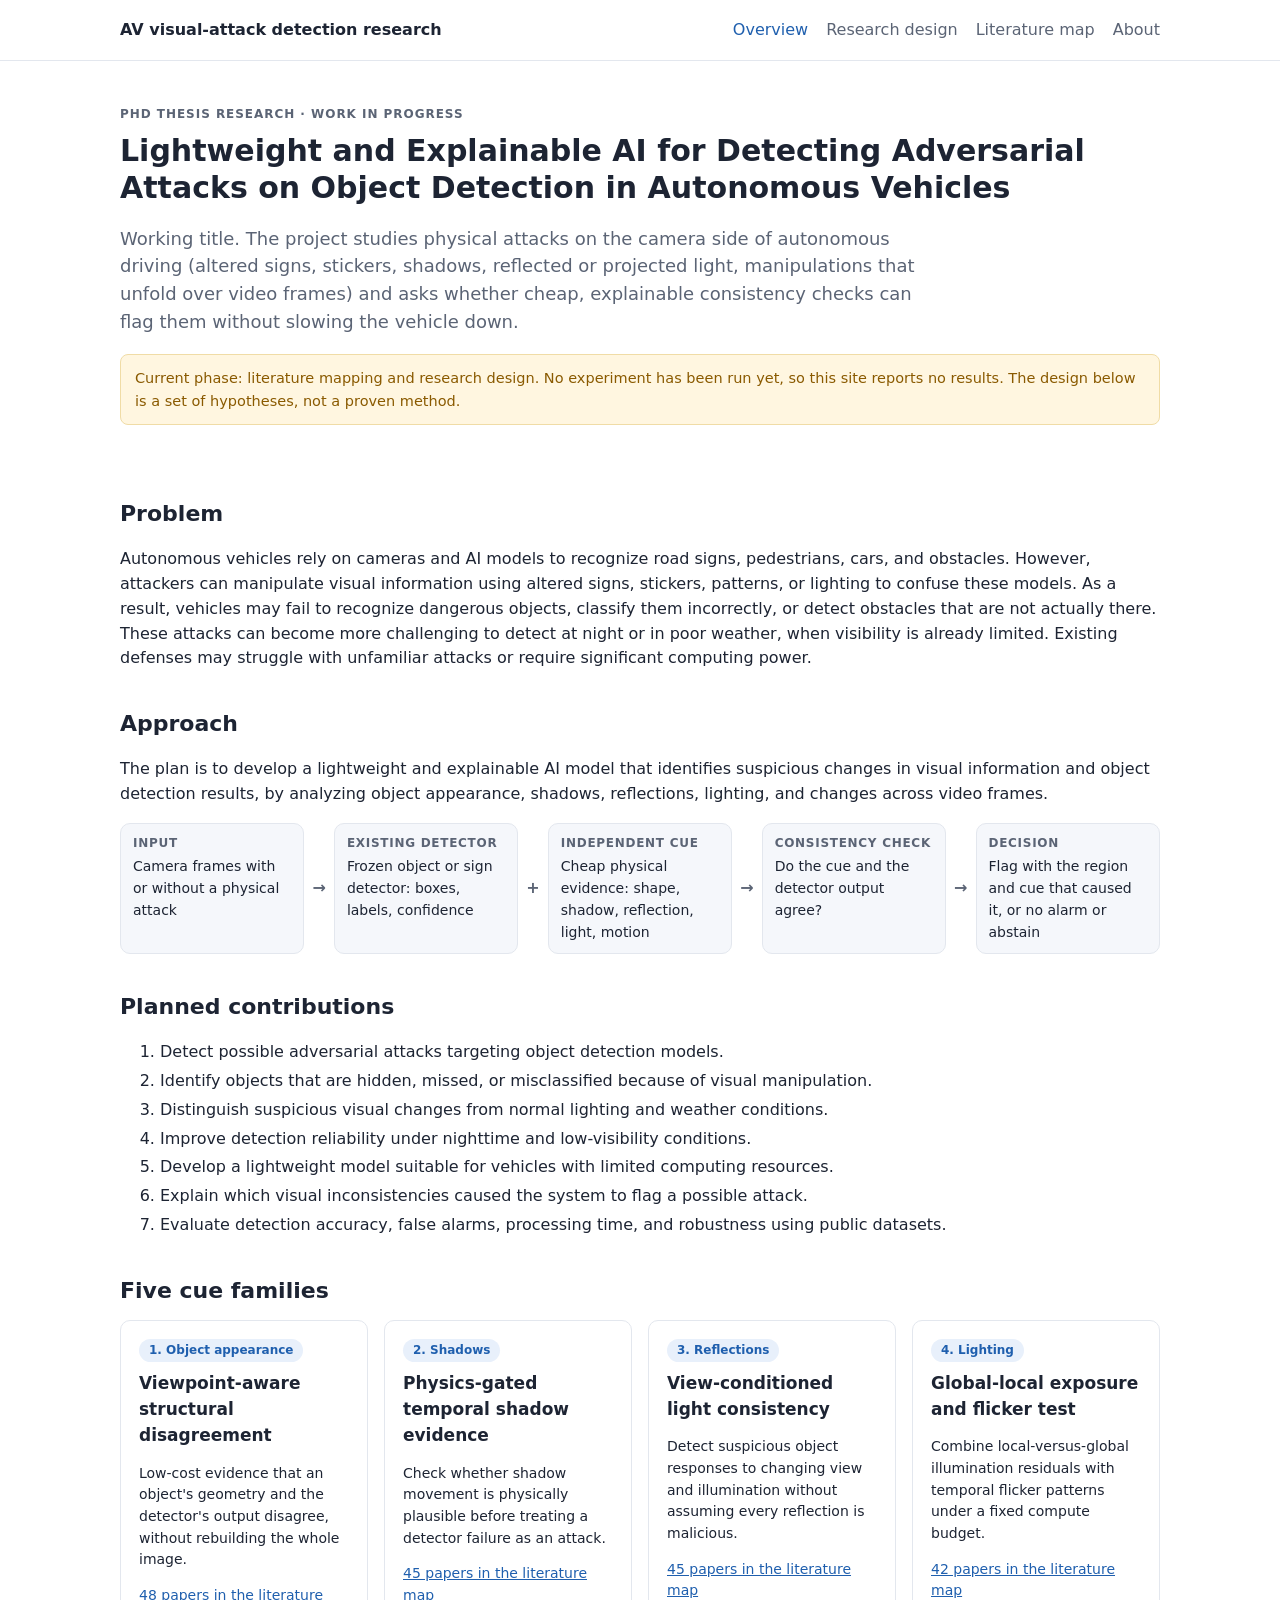
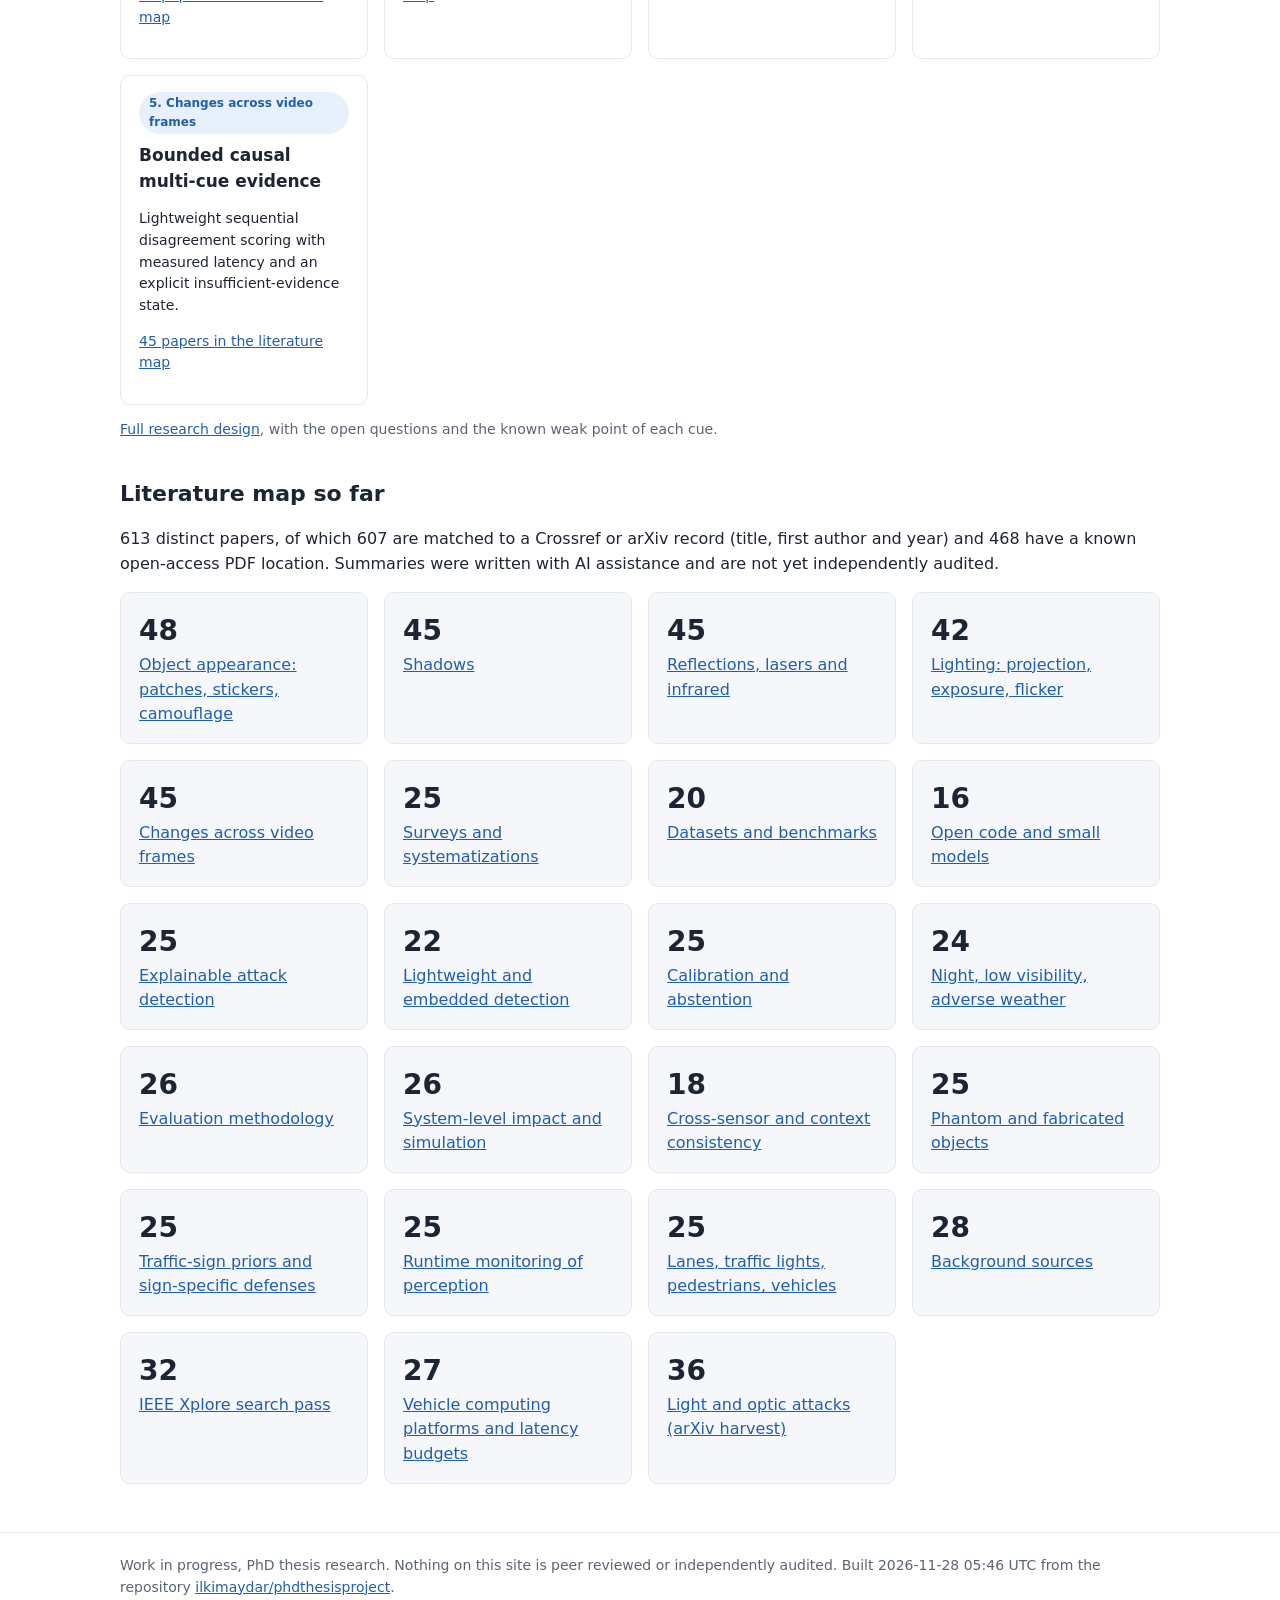
==== commit 1d20c8f2: "Add Crossref harvest script and candidate list for light and optic attack literature" ====
--- a/site/index.html
+++ b/site/index.html
@@ -32,6 +32,6 @@
 <div class="grid g3"><div class="card soft"><div class="stat">48</div><a href="literature.html#topic=appearance">Object appearance: patches, stickers, camouflage</a></div><div class="card soft"><div class="stat">45</div><a href="literature.html#topic=shadows">Shadows</a></div><div class="card soft"><div class="stat">45</div><a href="literature.html#topic=reflections">Reflections, lasers and infrared</a></div><div class="card soft"><div class="stat">42</div><a href="literature.html#topic=lighting">Lighting: projection, exposure, flicker</a></div><div class="card soft"><div class="stat">45</div><a href="literature.html#topic=frames">Changes across video frames</a></div><div class="card soft"><div class="stat">25</div><a href="literature.html#topic=surveys">Surveys and systematizations</a></div><div class="card soft"><div class="stat">20</div><a href="literature.html#topic=datasets">Datasets and benchmarks</a></div><div class="card soft"><div class="stat">16</div><a href="literature.html#topic=code">Open code and small models</a></div><div class="card soft"><div class="stat">25</div><a href="literature.html#topic=explain">Explainable attack detection</a></div><div class="card soft"><div class="stat">22</div><a href="literature.html#topic=light">Lightweight and embedded detection</a></div><div class="card soft"><div class="stat">25</div><a href="literature.html#topic=calib">Calibration and abstention</a></div><div class="card soft"><div class="stat">24</div><a href="literature.html#topic=night">Night, low visibility, adverse weather</a></div><div class="card soft"><div class="stat">26</div><a href="literature.html#topic=evaluation">Evaluation methodology</a></div><div class="card soft"><div class="stat">26</div><a href="literature.html#topic=system">System-level impact and simulation</a></div><div class="card soft"><div class="stat">18</div><a href="literature.html#topic=context">Cross-sensor and context consistency</a></div><div class="card soft"><div class="stat">25</div><a href="literature.html#topic=phantom">Phantom and fabricated objects</a></div><div class="card soft"><div class="stat">25</div><a href="literature.html#topic=signs">Traffic-sign priors and sign-specific defenses</a></div><div class="card soft"><div class="stat">25</div><a href="literature.html#topic=monitor">Runtime monitoring of perception</a></div><div class="card soft"><div class="stat">25</div><a href="literature.html#topic=targets">Lanes, traffic lights, pedestrians, vehicles</a></div><div class="card soft"><div class="stat">28</div><a href="literature.html#topic=background">Background sources</a></div><div class="card soft"><div class="stat">32</div><a href="literature.html#topic=ieee">IEEE Xplore search pass</a></div><div class="card soft"><div class="stat">27</div><a href="literature.html#topic=embedded">Vehicle computing platforms and latency budgets</a></div><div class="card soft"><div class="stat">36</div><a href="literature.html#topic=optic">Light and optic attacks (arXiv harvest)</a></div></div>
 
 </main>
-<footer><div class="wrap">Work in progress, PhD thesis research. Nothing on this site is peer reviewed or independently audited. Built 2026-11-27 10:06 UTC from the repository <a href="https://github.com/ilkimaydar/phdthesisproject">ilkimaydar/phdthesisproject</a>.</div></footer>
+<footer><div class="wrap">Work in progress, PhD thesis research. Nothing on this site is peer reviewed or independently audited. Built 2026-11-28 05:46 UTC from the repository <a href="https://github.com/ilkimaydar/phdthesisproject">ilkimaydar/phdthesisproject</a>.</div></footer>
 </body>
 </html>
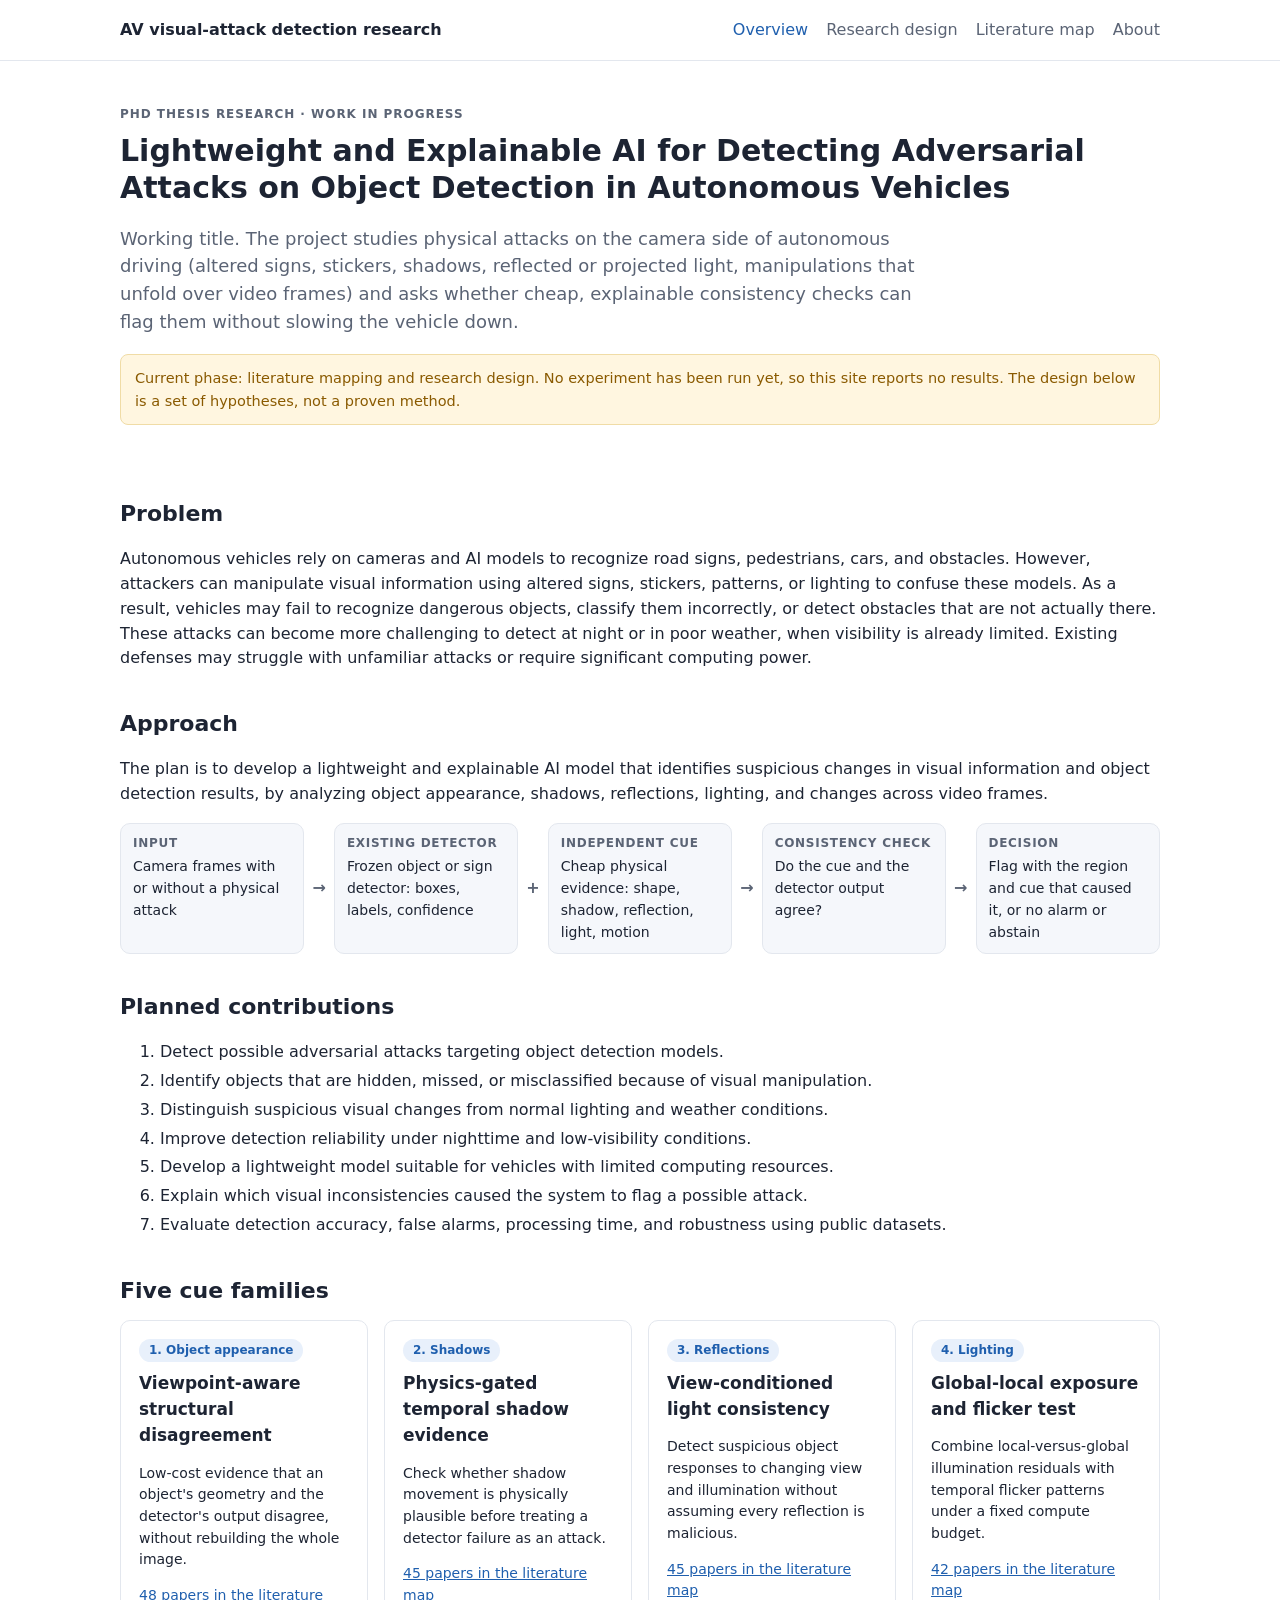
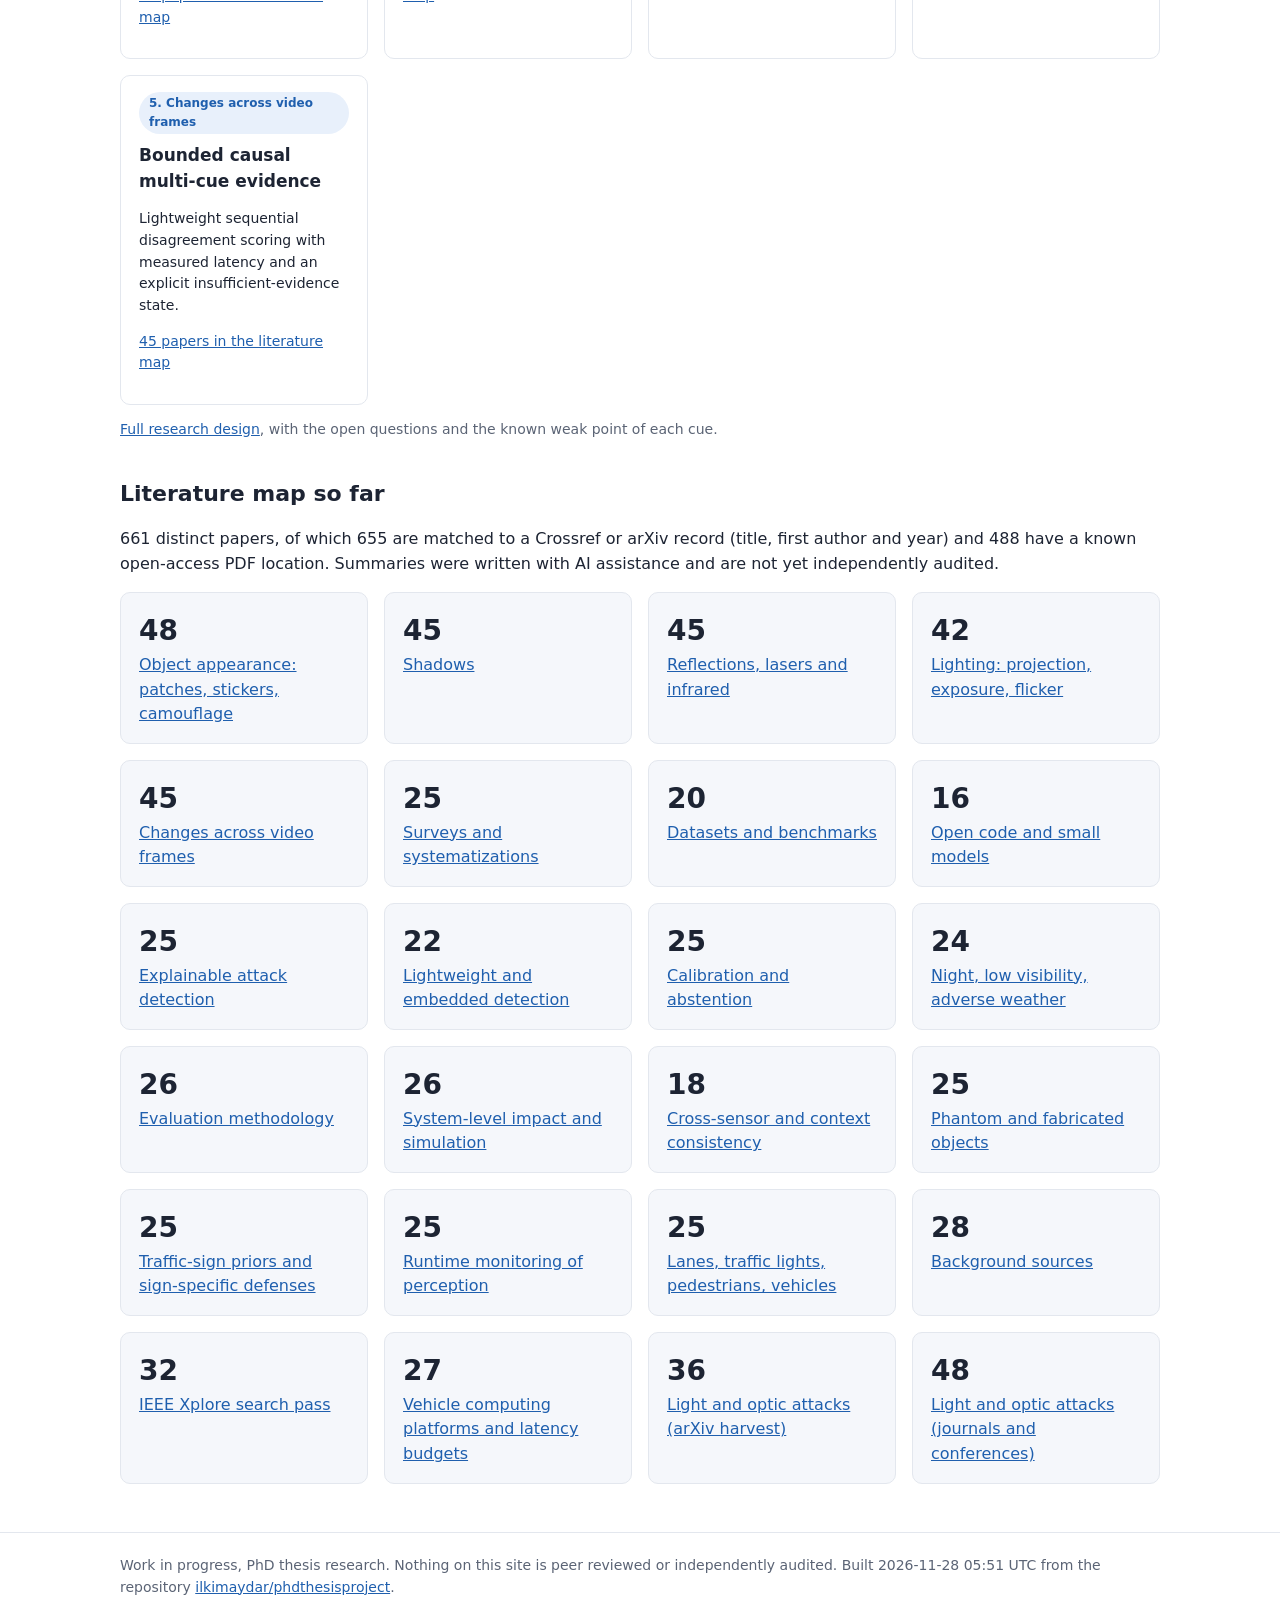
==== commit 5124f3e4: "Add 48 peer-reviewed light and optic papers (defenses, benign look-alikes), Crossref harvest script " ====
--- a/site/index.html
+++ b/site/index.html
@@ -28,10 +28,10 @@
 <div class="grid g3"><div class="card"><span class="tag">1. Object appearance</span><h3>Viewpoint-aware structural disagreement</h3><p class="small">Low-cost evidence that an object&#x27;s geometry and the detector&#x27;s output disagree, without rebuilding the whole image.</p><p class="small muted"><a href="literature.html#topic=appearance">48 papers in the literature map</a></p></div><div class="card"><span class="tag">2. Shadows</span><h3>Physics-gated temporal shadow evidence</h3><p class="small">Check whether shadow movement is physically plausible before treating a detector failure as an attack.</p><p class="small muted"><a href="literature.html#topic=shadows">45 papers in the literature map</a></p></div><div class="card"><span class="tag">3. Reflections</span><h3>View-conditioned light consistency</h3><p class="small">Detect suspicious object responses to changing view and illumination without assuming every reflection is malicious.</p><p class="small muted"><a href="literature.html#topic=reflections">45 papers in the literature map</a></p></div><div class="card"><span class="tag">4. Lighting</span><h3>Global-local exposure and flicker test</h3><p class="small">Combine local-versus-global illumination residuals with temporal flicker patterns under a fixed compute budget.</p><p class="small muted"><a href="literature.html#topic=lighting">42 papers in the literature map</a></p></div><div class="card"><span class="tag">5. Changes across video frames</span><h3>Bounded causal multi-cue evidence</h3><p class="small">Lightweight sequential disagreement scoring with measured latency and an explicit insufficient-evidence state.</p><p class="small muted"><a href="literature.html#topic=frames">45 papers in the literature map</a></p></div></div>
 <p class="small muted"><a href="design.html">Full research design</a>, with the open questions and the known weak point of each cue.</p>
 <h2>Literature map so far</h2>
-<p>613 distinct papers, of which 607 are matched to a Crossref or arXiv record (title, first author and year) and 468 have a known open-access PDF location. Summaries were written with AI assistance and are not yet independently audited.</p>
-<div class="grid g3"><div class="card soft"><div class="stat">48</div><a href="literature.html#topic=appearance">Object appearance: patches, stickers, camouflage</a></div><div class="card soft"><div class="stat">45</div><a href="literature.html#topic=shadows">Shadows</a></div><div class="card soft"><div class="stat">45</div><a href="literature.html#topic=reflections">Reflections, lasers and infrared</a></div><div class="card soft"><div class="stat">42</div><a href="literature.html#topic=lighting">Lighting: projection, exposure, flicker</a></div><div class="card soft"><div class="stat">45</div><a href="literature.html#topic=frames">Changes across video frames</a></div><div class="card soft"><div class="stat">25</div><a href="literature.html#topic=surveys">Surveys and systematizations</a></div><div class="card soft"><div class="stat">20</div><a href="literature.html#topic=datasets">Datasets and benchmarks</a></div><div class="card soft"><div class="stat">16</div><a href="literature.html#topic=code">Open code and small models</a></div><div class="card soft"><div class="stat">25</div><a href="literature.html#topic=explain">Explainable attack detection</a></div><div class="card soft"><div class="stat">22</div><a href="literature.html#topic=light">Lightweight and embedded detection</a></div><div class="card soft"><div class="stat">25</div><a href="literature.html#topic=calib">Calibration and abstention</a></div><div class="card soft"><div class="stat">24</div><a href="literature.html#topic=night">Night, low visibility, adverse weather</a></div><div class="card soft"><div class="stat">26</div><a href="literature.html#topic=evaluation">Evaluation methodology</a></div><div class="card soft"><div class="stat">26</div><a href="literature.html#topic=system">System-level impact and simulation</a></div><div class="card soft"><div class="stat">18</div><a href="literature.html#topic=context">Cross-sensor and context consistency</a></div><div class="card soft"><div class="stat">25</div><a href="literature.html#topic=phantom">Phantom and fabricated objects</a></div><div class="card soft"><div class="stat">25</div><a href="literature.html#topic=signs">Traffic-sign priors and sign-specific defenses</a></div><div class="card soft"><div class="stat">25</div><a href="literature.html#topic=monitor">Runtime monitoring of perception</a></div><div class="card soft"><div class="stat">25</div><a href="literature.html#topic=targets">Lanes, traffic lights, pedestrians, vehicles</a></div><div class="card soft"><div class="stat">28</div><a href="literature.html#topic=background">Background sources</a></div><div class="card soft"><div class="stat">32</div><a href="literature.html#topic=ieee">IEEE Xplore search pass</a></div><div class="card soft"><div class="stat">27</div><a href="literature.html#topic=embedded">Vehicle computing platforms and latency budgets</a></div><div class="card soft"><div class="stat">36</div><a href="literature.html#topic=optic">Light and optic attacks (arXiv harvest)</a></div></div>
+<p>661 distinct papers, of which 655 are matched to a Crossref or arXiv record (title, first author and year) and 488 have a known open-access PDF location. Summaries were written with AI assistance and are not yet independently audited.</p>
+<div class="grid g3"><div class="card soft"><div class="stat">48</div><a href="literature.html#topic=appearance">Object appearance: patches, stickers, camouflage</a></div><div class="card soft"><div class="stat">45</div><a href="literature.html#topic=shadows">Shadows</a></div><div class="card soft"><div class="stat">45</div><a href="literature.html#topic=reflections">Reflections, lasers and infrared</a></div><div class="card soft"><div class="stat">42</div><a href="literature.html#topic=lighting">Lighting: projection, exposure, flicker</a></div><div class="card soft"><div class="stat">45</div><a href="literature.html#topic=frames">Changes across video frames</a></div><div class="card soft"><div class="stat">25</div><a href="literature.html#topic=surveys">Surveys and systematizations</a></div><div class="card soft"><div class="stat">20</div><a href="literature.html#topic=datasets">Datasets and benchmarks</a></div><div class="card soft"><div class="stat">16</div><a href="literature.html#topic=code">Open code and small models</a></div><div class="card soft"><div class="stat">25</div><a href="literature.html#topic=explain">Explainable attack detection</a></div><div class="card soft"><div class="stat">22</div><a href="literature.html#topic=light">Lightweight and embedded detection</a></div><div class="card soft"><div class="stat">25</div><a href="literature.html#topic=calib">Calibration and abstention</a></div><div class="card soft"><div class="stat">24</div><a href="literature.html#topic=night">Night, low visibility, adverse weather</a></div><div class="card soft"><div class="stat">26</div><a href="literature.html#topic=evaluation">Evaluation methodology</a></div><div class="card soft"><div class="stat">26</div><a href="literature.html#topic=system">System-level impact and simulation</a></div><div class="card soft"><div class="stat">18</div><a href="literature.html#topic=context">Cross-sensor and context consistency</a></div><div class="card soft"><div class="stat">25</div><a href="literature.html#topic=phantom">Phantom and fabricated objects</a></div><div class="card soft"><div class="stat">25</div><a href="literature.html#topic=signs">Traffic-sign priors and sign-specific defenses</a></div><div class="card soft"><div class="stat">25</div><a href="literature.html#topic=monitor">Runtime monitoring of perception</a></div><div class="card soft"><div class="stat">25</div><a href="literature.html#topic=targets">Lanes, traffic lights, pedestrians, vehicles</a></div><div class="card soft"><div class="stat">28</div><a href="literature.html#topic=background">Background sources</a></div><div class="card soft"><div class="stat">32</div><a href="literature.html#topic=ieee">IEEE Xplore search pass</a></div><div class="card soft"><div class="stat">27</div><a href="literature.html#topic=embedded">Vehicle computing platforms and latency budgets</a></div><div class="card soft"><div class="stat">36</div><a href="literature.html#topic=optic">Light and optic attacks (arXiv harvest)</a></div><div class="card soft"><div class="stat">48</div><a href="literature.html#topic=optic2">Light and optic attacks (journals and conferences)</a></div></div>
 
 </main>
-<footer><div class="wrap">Work in progress, PhD thesis research. Nothing on this site is peer reviewed or independently audited. Built 2026-11-28 05:46 UTC from the repository <a href="https://github.com/ilkimaydar/phdthesisproject">ilkimaydar/phdthesisproject</a>.</div></footer>
+<footer><div class="wrap">Work in progress, PhD thesis research. Nothing on this site is peer reviewed or independently audited. Built 2026-11-28 05:51 UTC from the repository <a href="https://github.com/ilkimaydar/phdthesisproject">ilkimaydar/phdthesisproject</a>.</div></footer>
 </body>
 </html>
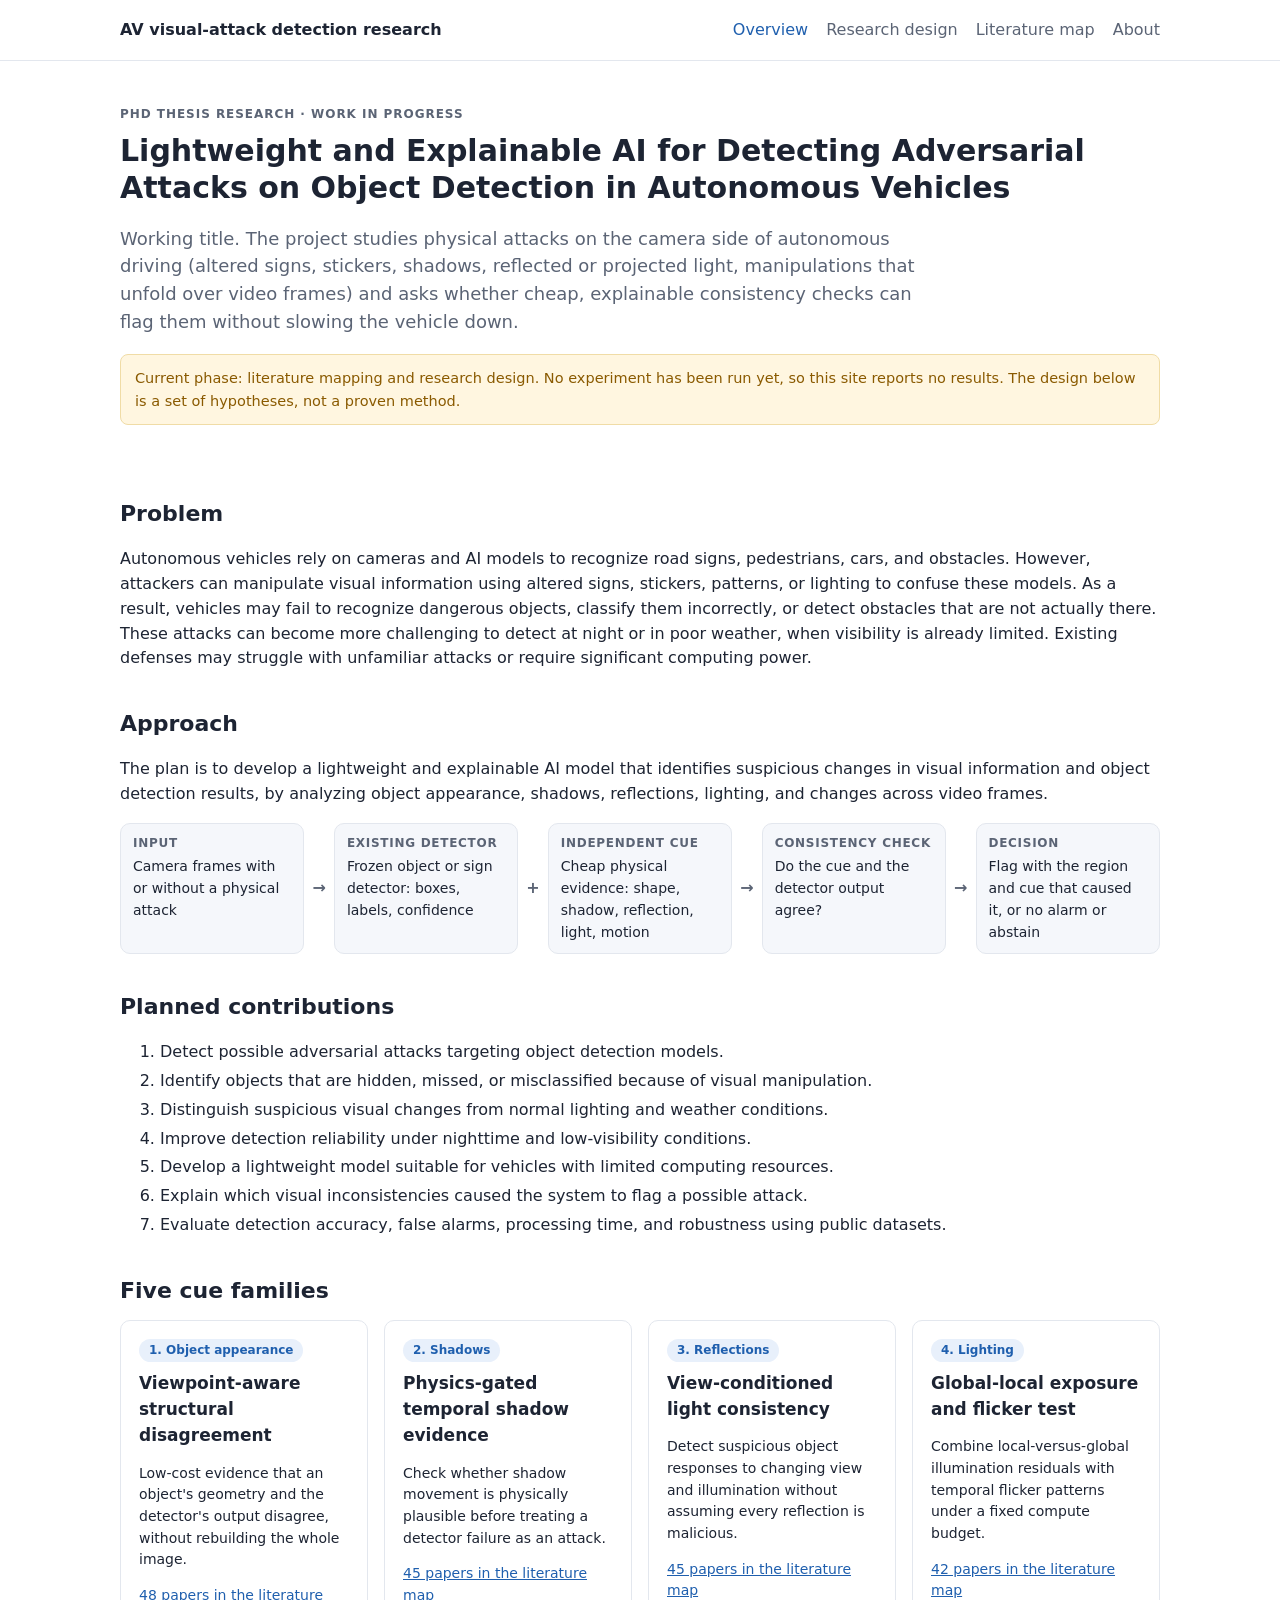
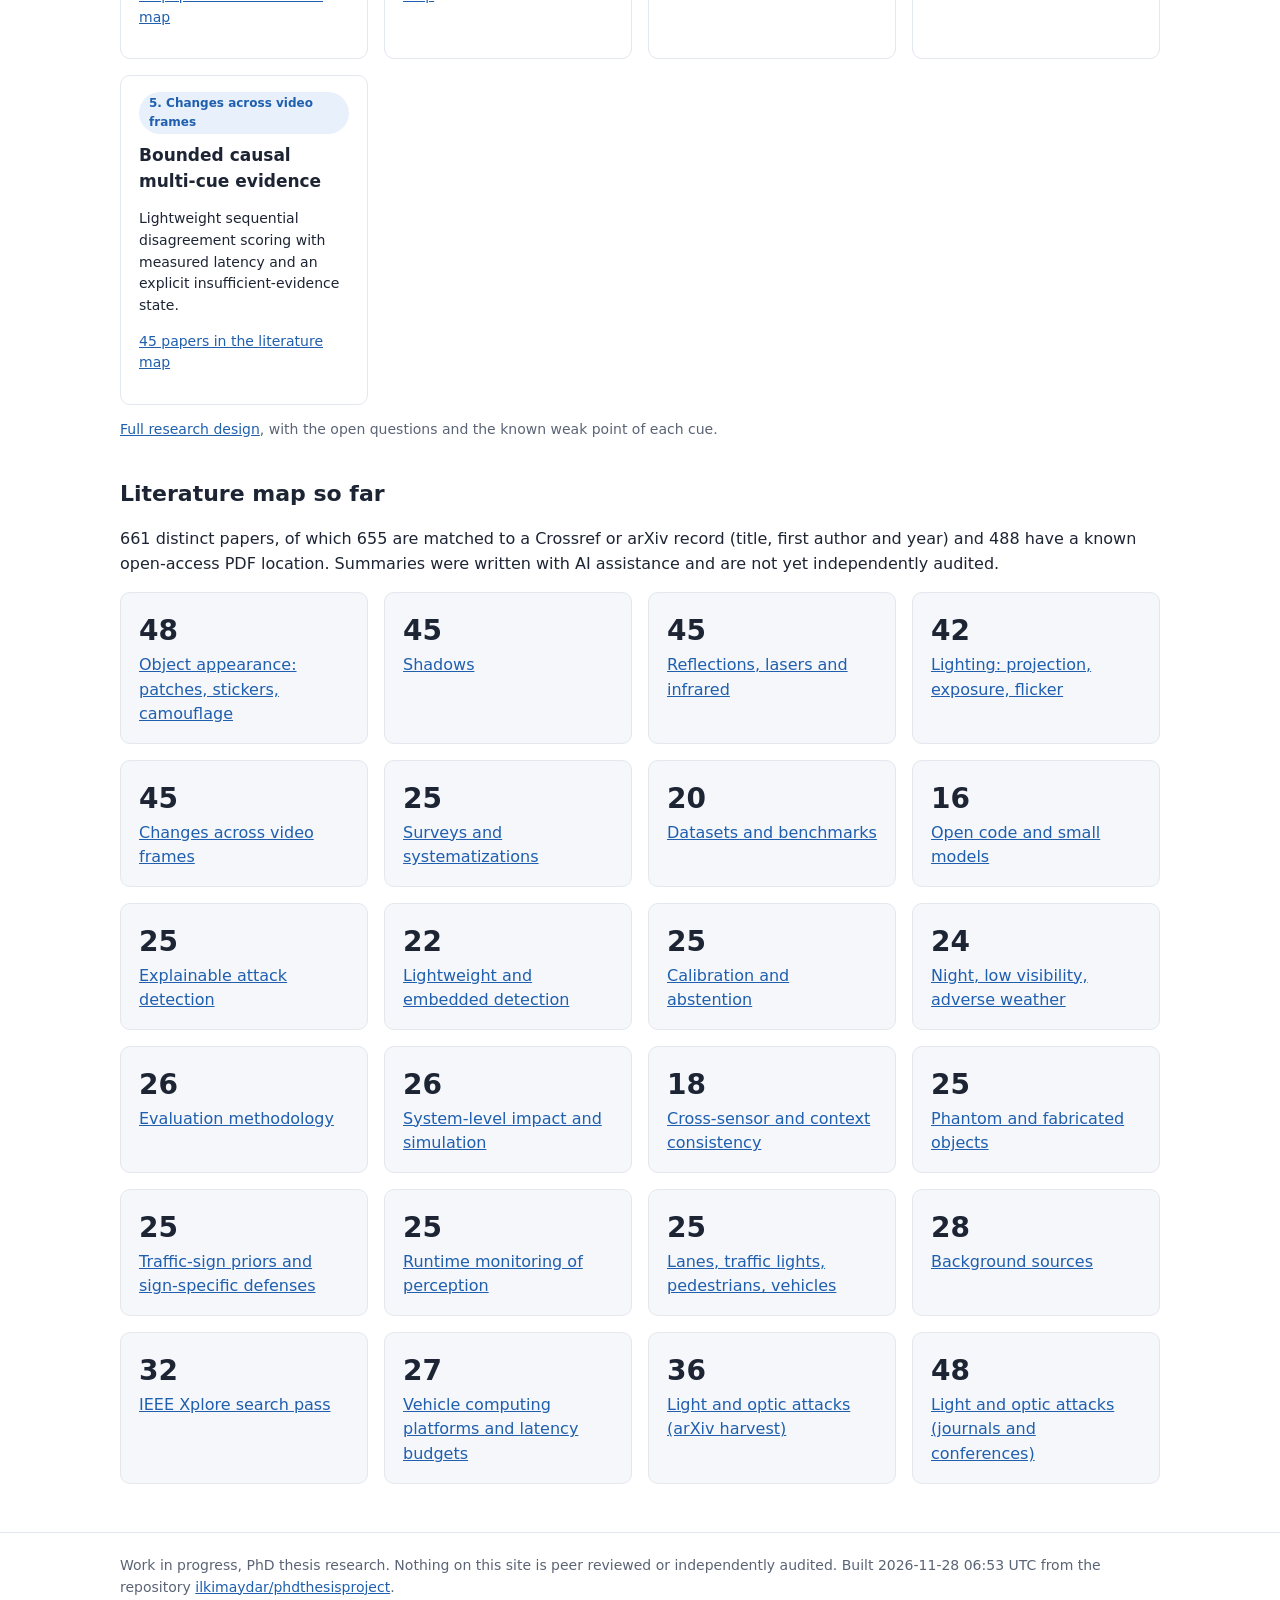
==== commit a0a50baa: "Refresh export (no content change expected)" ====
--- a/site/index.html
+++ b/site/index.html
@@ -32,6 +32,6 @@
 <div class="grid g3"><div class="card soft"><div class="stat">48</div><a href="literature.html#topic=appearance">Object appearance: patches, stickers, camouflage</a></div><div class="card soft"><div class="stat">45</div><a href="literature.html#topic=shadows">Shadows</a></div><div class="card soft"><div class="stat">45</div><a href="literature.html#topic=reflections">Reflections, lasers and infrared</a></div><div class="card soft"><div class="stat">42</div><a href="literature.html#topic=lighting">Lighting: projection, exposure, flicker</a></div><div class="card soft"><div class="stat">45</div><a href="literature.html#topic=frames">Changes across video frames</a></div><div class="card soft"><div class="stat">25</div><a href="literature.html#topic=surveys">Surveys and systematizations</a></div><div class="card soft"><div class="stat">20</div><a href="literature.html#topic=datasets">Datasets and benchmarks</a></div><div class="card soft"><div class="stat">16</div><a href="literature.html#topic=code">Open code and small models</a></div><div class="card soft"><div class="stat">25</div><a href="literature.html#topic=explain">Explainable attack detection</a></div><div class="card soft"><div class="stat">22</div><a href="literature.html#topic=light">Lightweight and embedded detection</a></div><div class="card soft"><div class="stat">25</div><a href="literature.html#topic=calib">Calibration and abstention</a></div><div class="card soft"><div class="stat">24</div><a href="literature.html#topic=night">Night, low visibility, adverse weather</a></div><div class="card soft"><div class="stat">26</div><a href="literature.html#topic=evaluation">Evaluation methodology</a></div><div class="card soft"><div class="stat">26</div><a href="literature.html#topic=system">System-level impact and simulation</a></div><div class="card soft"><div class="stat">18</div><a href="literature.html#topic=context">Cross-sensor and context consistency</a></div><div class="card soft"><div class="stat">25</div><a href="literature.html#topic=phantom">Phantom and fabricated objects</a></div><div class="card soft"><div class="stat">25</div><a href="literature.html#topic=signs">Traffic-sign priors and sign-specific defenses</a></div><div class="card soft"><div class="stat">25</div><a href="literature.html#topic=monitor">Runtime monitoring of perception</a></div><div class="card soft"><div class="stat">25</div><a href="literature.html#topic=targets">Lanes, traffic lights, pedestrians, vehicles</a></div><div class="card soft"><div class="stat">28</div><a href="literature.html#topic=background">Background sources</a></div><div class="card soft"><div class="stat">32</div><a href="literature.html#topic=ieee">IEEE Xplore search pass</a></div><div class="card soft"><div class="stat">27</div><a href="literature.html#topic=embedded">Vehicle computing platforms and latency budgets</a></div><div class="card soft"><div class="stat">36</div><a href="literature.html#topic=optic">Light and optic attacks (arXiv harvest)</a></div><div class="card soft"><div class="stat">48</div><a href="literature.html#topic=optic2">Light and optic attacks (journals and conferences)</a></div></div>
 
 </main>
-<footer><div class="wrap">Work in progress, PhD thesis research. Nothing on this site is peer reviewed or independently audited. Built 2026-11-28 05:51 UTC from the repository <a href="https://github.com/ilkimaydar/phdthesisproject">ilkimaydar/phdthesisproject</a>.</div></footer>
+<footer><div class="wrap">Work in progress, PhD thesis research. Nothing on this site is peer reviewed or independently audited. Built 2026-11-28 06:53 UTC from the repository <a href="https://github.com/ilkimaydar/phdthesisproject">ilkimaydar/phdthesisproject</a>.</div></footer>
 </body>
 </html>
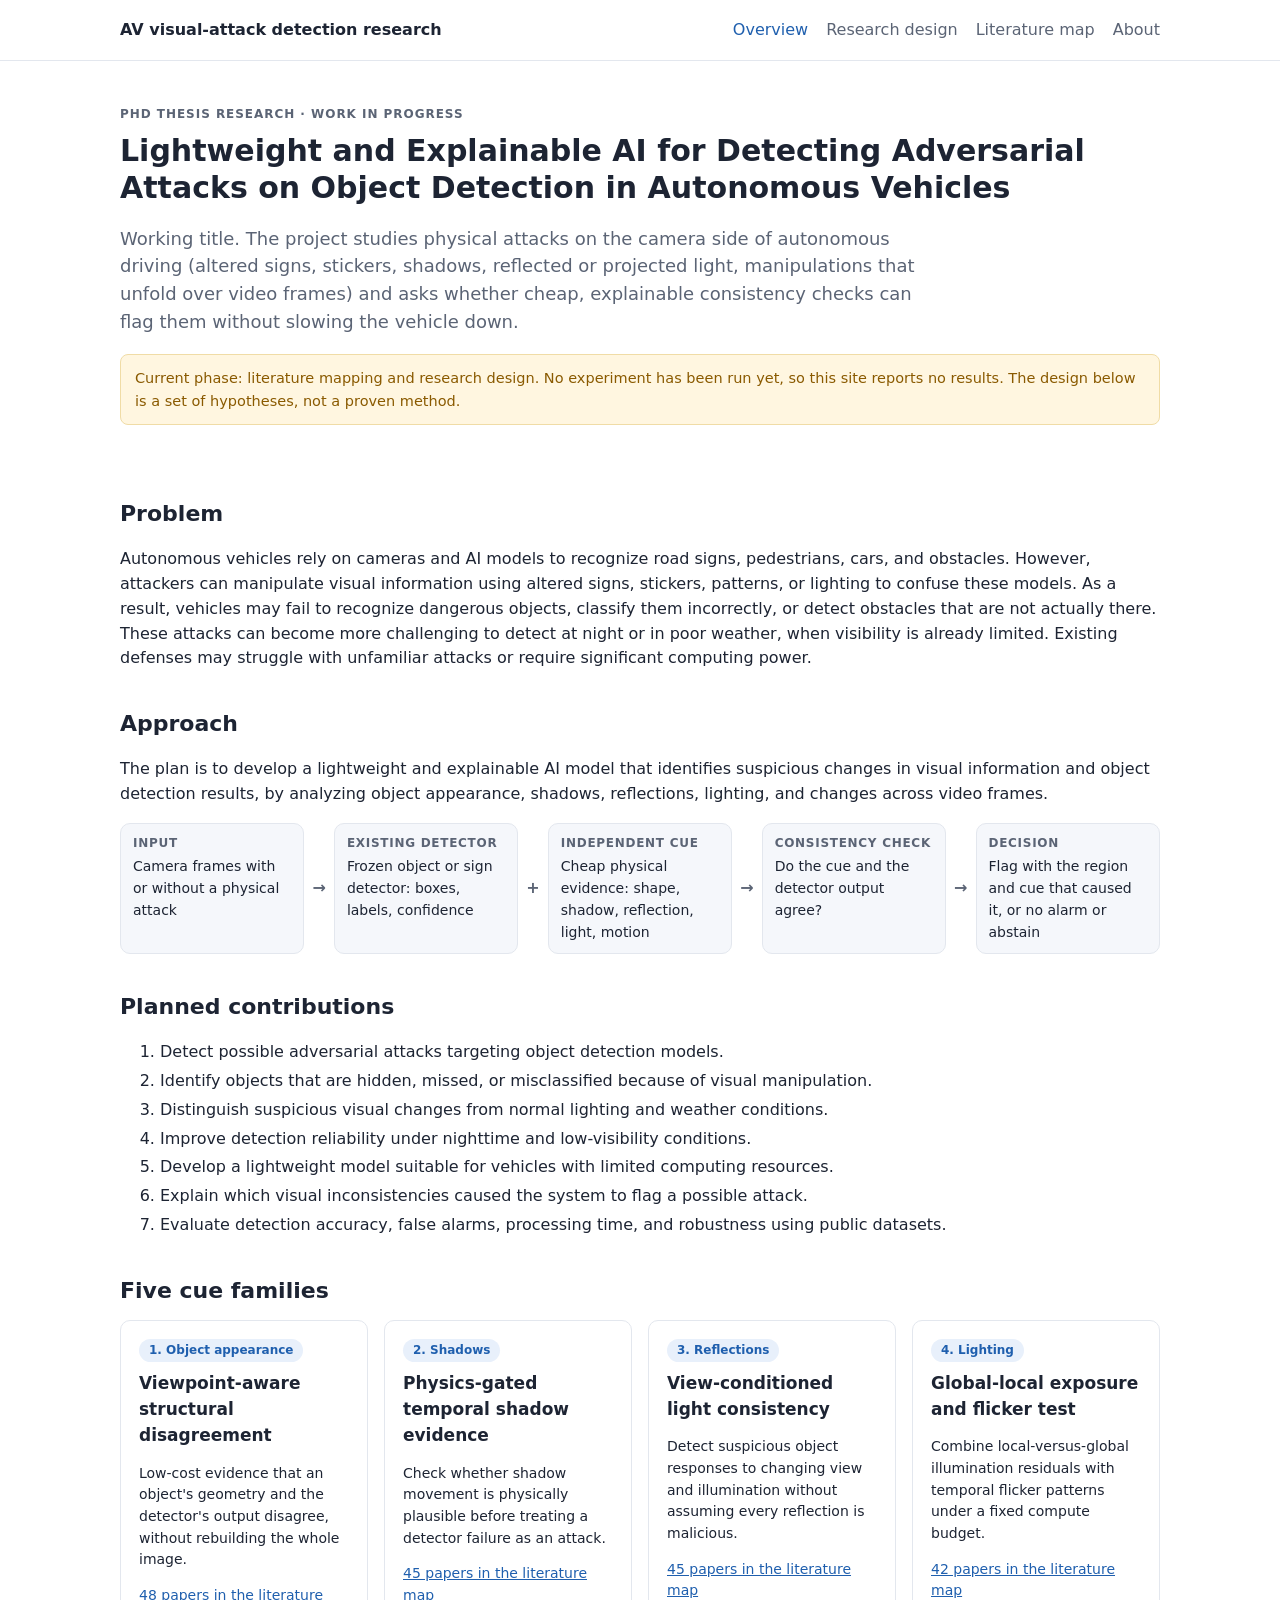
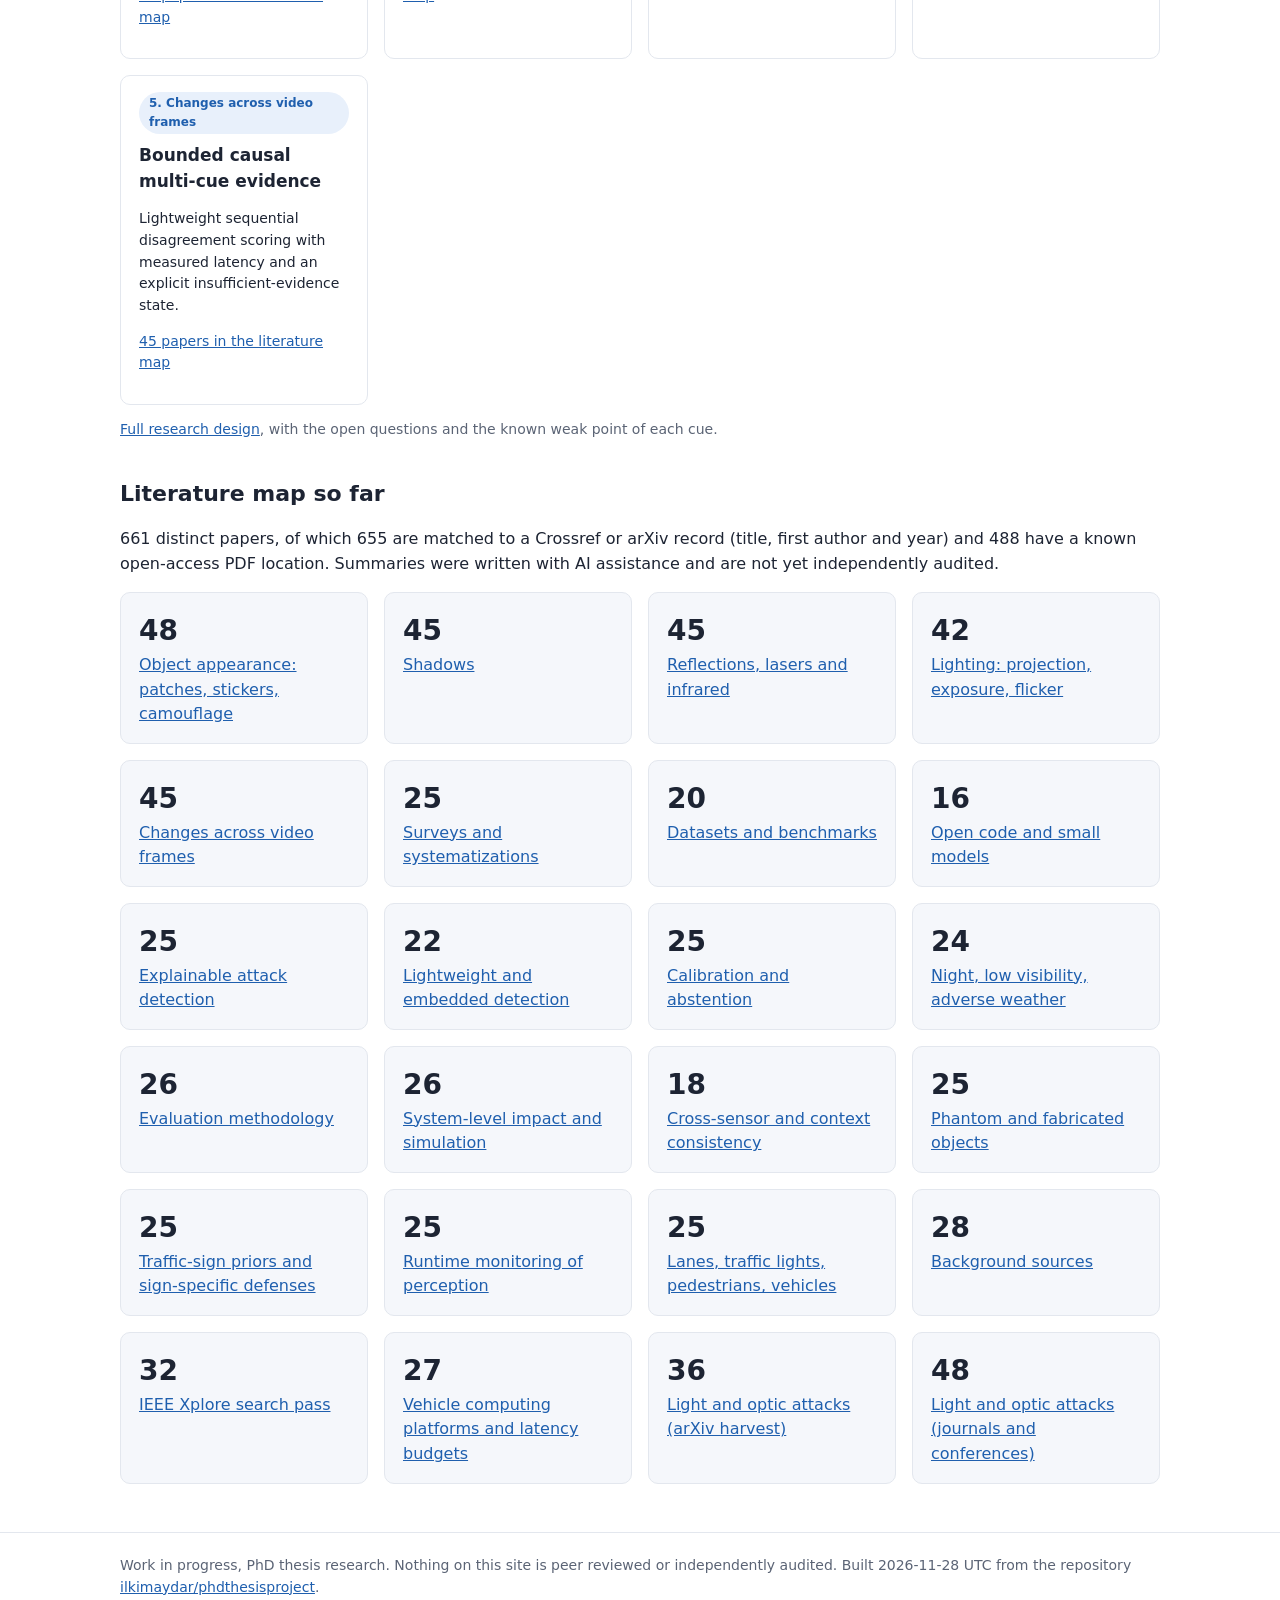
==== commit a00d943d: "Site build stamp shows the date only" ====
--- a/site/index.html
+++ b/site/index.html
@@ -32,6 +32,6 @@
 <div class="grid g3"><div class="card soft"><div class="stat">48</div><a href="literature.html#topic=appearance">Object appearance: patches, stickers, camouflage</a></div><div class="card soft"><div class="stat">45</div><a href="literature.html#topic=shadows">Shadows</a></div><div class="card soft"><div class="stat">45</div><a href="literature.html#topic=reflections">Reflections, lasers and infrared</a></div><div class="card soft"><div class="stat">42</div><a href="literature.html#topic=lighting">Lighting: projection, exposure, flicker</a></div><div class="card soft"><div class="stat">45</div><a href="literature.html#topic=frames">Changes across video frames</a></div><div class="card soft"><div class="stat">25</div><a href="literature.html#topic=surveys">Surveys and systematizations</a></div><div class="card soft"><div class="stat">20</div><a href="literature.html#topic=datasets">Datasets and benchmarks</a></div><div class="card soft"><div class="stat">16</div><a href="literature.html#topic=code">Open code and small models</a></div><div class="card soft"><div class="stat">25</div><a href="literature.html#topic=explain">Explainable attack detection</a></div><div class="card soft"><div class="stat">22</div><a href="literature.html#topic=light">Lightweight and embedded detection</a></div><div class="card soft"><div class="stat">25</div><a href="literature.html#topic=calib">Calibration and abstention</a></div><div class="card soft"><div class="stat">24</div><a href="literature.html#topic=night">Night, low visibility, adverse weather</a></div><div class="card soft"><div class="stat">26</div><a href="literature.html#topic=evaluation">Evaluation methodology</a></div><div class="card soft"><div class="stat">26</div><a href="literature.html#topic=system">System-level impact and simulation</a></div><div class="card soft"><div class="stat">18</div><a href="literature.html#topic=context">Cross-sensor and context consistency</a></div><div class="card soft"><div class="stat">25</div><a href="literature.html#topic=phantom">Phantom and fabricated objects</a></div><div class="card soft"><div class="stat">25</div><a href="literature.html#topic=signs">Traffic-sign priors and sign-specific defenses</a></div><div class="card soft"><div class="stat">25</div><a href="literature.html#topic=monitor">Runtime monitoring of perception</a></div><div class="card soft"><div class="stat">25</div><a href="literature.html#topic=targets">Lanes, traffic lights, pedestrians, vehicles</a></div><div class="card soft"><div class="stat">28</div><a href="literature.html#topic=background">Background sources</a></div><div class="card soft"><div class="stat">32</div><a href="literature.html#topic=ieee">IEEE Xplore search pass</a></div><div class="card soft"><div class="stat">27</div><a href="literature.html#topic=embedded">Vehicle computing platforms and latency budgets</a></div><div class="card soft"><div class="stat">36</div><a href="literature.html#topic=optic">Light and optic attacks (arXiv harvest)</a></div><div class="card soft"><div class="stat">48</div><a href="literature.html#topic=optic2">Light and optic attacks (journals and conferences)</a></div></div>
 
 </main>
-<footer><div class="wrap">Work in progress, PhD thesis research. Nothing on this site is peer reviewed or independently audited. Built 2026-11-28 06:53 UTC from the repository <a href="https://github.com/ilkimaydar/phdthesisproject">ilkimaydar/phdthesisproject</a>.</div></footer>
+<footer><div class="wrap">Work in progress, PhD thesis research. Nothing on this site is peer reviewed or independently audited. Built 2026-11-28 UTC from the repository <a href="https://github.com/ilkimaydar/phdthesisproject">ilkimaydar/phdthesisproject</a>.</div></footer>
 </body>
 </html>
